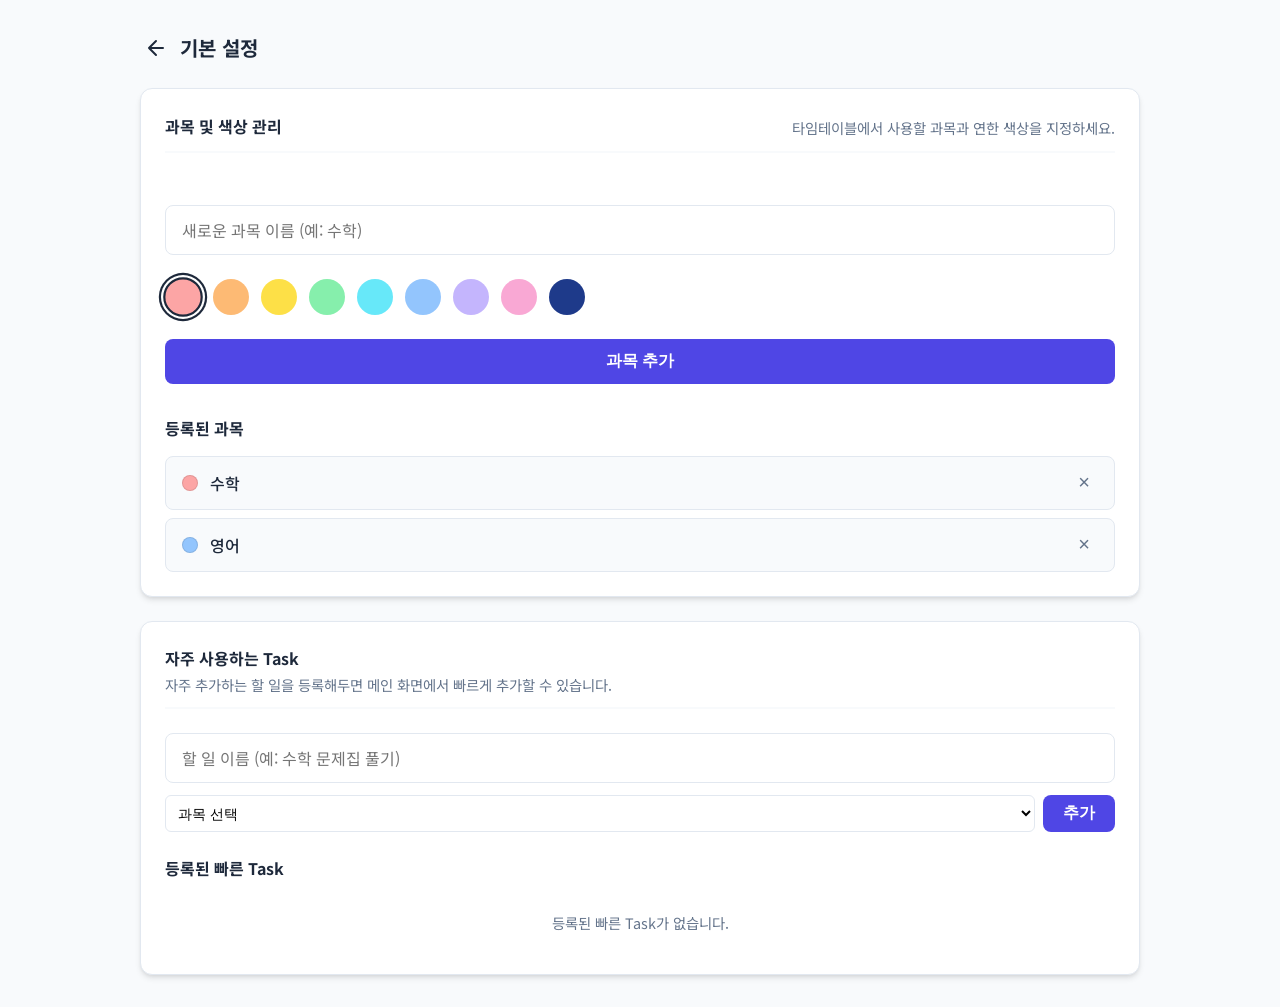
==== settings.html @ 2719457a "Add frequently used tasks (quick tasks) feature - settings.html/js: new section to register/delete q" ====
<!doctype html>
<html lang="ko">
<head>
  <meta charset="UTF-8" />
  <meta name="viewport" content="width=device-width, initial-scale=1.0" />
  <title>기본 설정 - Study Planner</title>
  <link rel="preconnect" href="https://fonts.googleapis.com">
  <link rel="preconnect" href="https://fonts.gstatic.com" crossorigin>
  <link href="https://fonts.googleapis.com/css2?family=Noto+Sans+KR:wght@300;400;500;700&display=swap" rel="stylesheet">
  <link href='/style.css' rel='stylesheet'>
</head>
<body>
  <div class="app-wrapper">
    <header class="app-header">
      <div class="header-left">
        <button class="icon-btn" onclick="window.location.href='index.html'">
          <svg width="24" height="24" viewBox="0 0 24 24" fill="none" stroke="currentColor" stroke-width="2" stroke-linecap="round" stroke-linejoin="round"><path d="M19 12H5M12 19l-7-7 7-7"/></svg>
        </button>
        <span class="header-title">기본 설정</span>
      </div>
    </header>

    <main class="settings-main card">
      <div class="section-header">
        <h3>과목 및 색상 관리</h3>
        <p class="section-desc">타임테이블에서 사용할 과목과 연한 색상을 지정하세요.</p>
      </div>

      <div class="subject-form">
        <input type="text" id="subject-name" placeholder="새로운 과목 이름 (예: 수학)" class="form-input">
        
        <div class="color-palette" id="color-palette">
          <!-- 연한 색상(파스텔톤) 및 추가 색상 팔레트 생성 -->
          <button class="palette-btn selected" style="background-color: #fca5a5;" data-color="#fca5a5"></button>
          <button class="palette-btn" style="background-color: #fdba74;" data-color="#fdba74"></button>
          <button class="palette-btn" style="background-color: #fde047;" data-color="#fde047"></button>
          <button class="palette-btn" style="background-color: #86efac;" data-color="#86efac"></button>
          <button class="palette-btn" style="background-color: #67e8f9;" data-color="#67e8f9"></button>
          <button class="palette-btn" style="background-color: #93c5fd;" data-color="#93c5fd"></button>
          <button class="palette-btn" style="background-color: #c4b5fd;" data-color="#c4b5fd"></button>
          <button class="palette-btn" style="background-color: #f9a8d4;" data-color="#f9a8d4"></button>
          <button class="palette-btn" style="background-color: #1e3a8a;" data-color="#1e3a8a" title="네이비"></button>
        </div>

        <button id="add-subject-btn" class="primary-btn">과목 추가</button>
      </div>

      <div class="subject-list-container">
        <h4>등록된 과목</h4>
        <ul id="subject-list" class="subject-list">
          <!-- JS로 동적 렌더링 -->
        </ul>
      </div>
    </main>

    <section class="card">
      <div class="section-header" style="margin-bottom: 1.5rem;">
        <div>
          <h3>자주 사용하는 Task</h3>
          <p class="section-desc">자주 추가하는 할 일을 등록해두면 메인 화면에서 빠르게 추가할 수 있습니다.</p>
        </div>
      </div>

      <div class="quick-task-form">
        <input type="text" id="quick-task-title" placeholder="할 일 이름 (예: 수학 문제집 풀기)" class="form-input">
        <div class="quick-task-form-row">
          <select id="quick-task-subject" class="task-select">
            <option value="" disabled selected>과목 선택</option>
          </select>
          <button id="add-quick-task-btn" class="primary-btn" style="padding: 0.5rem 1.25rem; white-space: nowrap;">추가</button>
        </div>
      </div>

      <div class="subject-list-container" style="margin-top: 1.5rem;">
        <h4>등록된 빠른 Task</h4>
        <ul id="quick-task-list" class="subject-list"></ul>
      </div>
    </section>
  </div>
  <script type="module" src="/settings.js"></script>
</body>
</html>
---- style.css ----
:root {
  --bg-app: #f8fafc;
  --card-bg: #ffffff;
  --primary: #4f46e5;
  --primary-soft: #eef2ff;
  --accent: #ec4899;
  --text-main: #1e293b;
  --text-muted: #64748b;
  --border-color: #e2e8f0;
  --shadow: 0 4px 6px -1px rgb(0 0 0 / 0.1), 0 2px 4px -2px rgb(0 0 0 / 0.1);
  --radius: 12px;
}

* {
  box-sizing: border-box;
  margin: 0;
  padding: 0;
}

body {
  font-family: 'Noto Sans KR', sans-serif;
  background-color: var(--bg-app);
  color: var(--text-main);
  line-height: 1.5;
  padding: 2rem 1rem;
}

.app-wrapper {
  max-width: 1000px;
  margin: 0 auto;
  display: flex;
  flex-direction: column;
  gap: 1.5rem;
}

/* Common Card Style */
.card {
  background: var(--card-bg);
  border-radius: var(--radius);
  box-shadow: var(--shadow);
  padding: 1.5rem;
  border: 1px solid var(--border-color);
}

.section-label {
  font-size: 0.75rem;
  font-weight: 700;
  color: var(--text-muted);
  margin-bottom: 0.75rem;
  letter-spacing: 0.05em;
}

/* Header */
.app-header {
  display: flex;
  justify-content: space-between;
  align-items: center;
}

.badge {
  background: var(--text-main);
  color: white;
  font-size: 0.7rem;
  font-weight: 700;
  padding: 4px 8px;
  border-radius: 4px;
  margin-right: 0.75rem;
}

.badge-accent {
  background: var(--accent);
}

.header-date, .header-dday {
  font-weight: 700;
  font-size: 1.25rem;
}

/* Goal Section */
.goal-content input {
  width: 100%;
  border: none;
  font-size: 1.1rem;
  font-weight: 500;
  color: var(--primary);
  background: var(--primary-soft);
  padding: 0.75rem 1rem;
  border-radius: 8px;
  outline: none;
}

/* Main Content Layout */
.main-layout {
  display: grid;
  grid-template-columns: 1fr 340px;
  gap: 1.5rem;
}

.section-header {
  display: flex;
  justify-content: space-between;
  align-items: center;
  margin-bottom: 1.25rem;
  padding-bottom: 0.75rem;
  border-bottom: 2px solid var(--bg-app);
}

.section-header h3 {
  font-size: 1rem;
  font-weight: 700;
  color: var(--text-main);
}

/* Task List */
.task-form {
  display: flex;
  flex-direction: column;
  gap: 0.5rem;
  margin-bottom: 1rem;
  padding-bottom: 1rem;
  border-bottom: 1px dashed var(--border-color);
}

.task-form-row {
  display: flex;
  gap: 0.5rem;
}

.task-input-field {
  width: 100%;
  padding: 0.5rem;
  border: 1px solid var(--border-color);
  border-radius: 6px;
  font-size: 0.9rem;
  outline: none;
}

.task-input-field:focus {
  border-color: var(--primary);
}

.task-select {
  flex: 1;
  padding: 0.5rem;
  border: 1px solid var(--border-color);
  border-radius: 6px;
  font-size: 0.9rem;
  background-color: white;
  outline: none;
}

.add-btn {
  padding: 0.5rem 1rem;
}

.task-items {
  display: flex;
  flex-direction: column;
  gap: 0.5rem;
  max-height: 400px;
  overflow-y: auto;
}

.task-item {
  display: flex;
  align-items: center;
  gap: 0.75rem;
  padding: 0.5rem;
  border-radius: 6px;
  background-color: var(--bg-app);
  border-left: 4px solid transparent;
}

.task-checkbox {
  width: 18px;
  height: 18px;
  cursor: pointer;
}

.task-title-text {
  flex: 1;
  font-size: 0.95rem;
  word-break: break-all;
}

.task-item.completed .task-title-text {
  text-decoration: line-through;
  color: var(--text-muted);
}

.task-subject-badge {
  font-size: 0.7rem;
  padding: 2px 6px;
  border-radius: 4px;
  font-weight: 500;
  color: #fff;
}

.task-delete-btn {
  background: transparent;
  border: none;
  color: var(--text-muted);
  cursor: pointer;
  font-size: 1.1rem;
}

.task-delete-btn:hover {
  color: #ef4444;
}

/* Time Table */
.timeline-box {
  border: 1px solid var(--border-color);
  border-radius: 8px;
  overflow: hidden;
}

.timeline-header {
  display: grid;
  grid-template-columns: 40px repeat(5, 1fr);
  font-size: 0.65rem;
  font-weight: 700;
  text-align: center;
  background: var(--bg-app);
  border-bottom: 1px solid var(--border-color);
  padding: 6px 0;
  color: var(--text-muted);
}

.hour-row {
  display: grid;
  grid-template-columns: 40px 1fr;
  height: 28px;
  border-bottom: 1px solid var(--border-color);
}

.hour-label {
  font-size: 0.75rem;
  font-weight: 700;
  display: flex;
  align-items: center;
  justify-content: center;
  background: var(--bg-app);
  border-right: 1px solid var(--border-color);
}

.minutes-blocks {
  display: grid;
  grid-template-columns: repeat(6, 1fr);
}

.min-block {
  border-right: 1px solid var(--bg-app);
  cursor: pointer;
  transition: background 0.2s;
}

.min-block:hover {
  background-color: var(--primary-soft);
}

.min-block.filled {
  background-color: var(--primary);
}

/* Footer Section */
.app-footer {
  display: grid;
  grid-template-columns: 1fr 2fr;
  gap: 1.5rem;
}

.time-display {
  font-size: 2.5rem;
  font-weight: 800;
  color: var(--text-main);
  text-align: center;
}

.reflection textarea {
  width: 100%;
  min-height: 120px;
  border: 1px solid var(--border-color);
  border-radius: 8px;
  padding: 1rem;
  font-family: inherit;
  font-size: 0.95rem;
  resize: vertical;
  outline: none;
}

.reflection textarea:focus {
  border-color: var(--primary);
}

@media (max-width: 768px) {
  .main-layout, .app-footer {
    grid-template-columns: 1fr;
  }
}

/* Settings Page Styles */
.header-left {
  display: flex;
  align-items: center;
  gap: 0.5rem;
}

.header-right {
  display: flex;
  align-items: center;
  gap: 1rem;
}

.icon-btn {
  background: transparent;
  border: none;
  cursor: pointer;
  color: var(--text-main);
  display: flex;
  align-items: center;
  justify-content: center;
  padding: 4px;
  border-radius: 50%;
  transition: background 0.2s;
}

.icon-btn:hover {
  background: var(--border-color);
}

.header-title {
  font-weight: 700;
  font-size: 1.25rem;
}

.settings-main {
  display: flex;
  flex-direction: column;
  gap: 2rem;
}

.section-desc {
  font-size: 0.9rem;
  color: var(--text-muted);
  margin-top: 0.25rem;
}

.subject-form {
  display: flex;
  flex-direction: column;
  gap: 1rem;
}

.form-input {
  width: 100%;
  padding: 0.75rem 1rem;
  border: 1px solid var(--border-color);
  border-radius: 8px;
  font-size: 1rem;
  font-family: inherit;
  outline: none;
  transition: border-color 0.2s;
}

.form-input:focus {
  border-color: var(--primary);
}

.color-palette {
  display: flex;
  flex-wrap: wrap;
  gap: 0.75rem;
  padding: 0.5rem 0;
}

.palette-btn {
  width: 36px;
  height: 36px;
  border-radius: 50%;
  border: 2px solid transparent;
  cursor: pointer;
  transition: transform 0.2s, border-color 0.2s;
}

.palette-btn:hover {
  transform: scale(1.1);
}

.palette-btn.selected {
  border-color: var(--text-main);
  transform: scale(1.1);
  box-shadow: 0 0 0 2px var(--card-bg), 0 0 0 4px var(--text-main);
}

.primary-btn {
  background: var(--primary);
  color: white;
  border: none;
  padding: 0.75rem 1rem;
  border-radius: 8px;
  font-weight: 700;
  font-size: 1rem;
  cursor: pointer;
  transition: background 0.2s;
}

.primary-btn:hover {
  background: #4338ca;
}

.subject-list-container h4 {
  font-size: 1rem;
  color: var(--text-main);
  margin-bottom: 1rem;
}

.subject-list {
  list-style: none;
  display: flex;
  flex-direction: column;
  gap: 0.5rem;
}

.subject-item {
  display: flex;
  justify-content: space-between;
  align-items: center;
  padding: 0.75rem 1rem;
  background: var(--bg-app);
  border-radius: 8px;
  border: 1px solid var(--border-color);
}

.subject-info {
  display: flex;
  align-items: center;
  gap: 0.75rem;
}

.subject-color-dot {
  width: 16px;
  height: 16px;
  border-radius: 50%;
  display: inline-block;
  border: 1px solid rgba(0,0,0,0.1);
}

.subject-name {
  font-weight: 500;
}

.delete-btn {
  background: transparent;
  border: none;
  color: var(--text-muted);
  font-size: 1.25rem;
  cursor: pointer;
  width: 28px;
  height: 28px;
  display: flex;
  align-items: center;
  justify-content: center;
  border-radius: 50%;
  transition: background 0.2s, color 0.2s;
}

.delete-btn:hover {
  background: #fee2e2;
  color: #ef4444;
}

.empty-list {
  color: var(--text-muted);
  text-align: center;
  padding: 1rem;
  font-size: 0.9rem;
}

/* Weekly Timetable */
.weekly-main {
  display: flex;
  flex-direction: column;
}
.weekly-timeline-box {
  display: flex;
  flex-direction: column;
  border: 1px solid var(--border-color);
  border-radius: 8px;
  overflow: hidden;
  background: var(--card-bg);
}
.weekly-header-row {
  display: grid;
  grid-template-columns: 40px repeat(7, 1fr);
  text-align: center;
  background: var(--bg-app);
  border-bottom: 1px solid var(--border-color);
  padding: 8px 0;
  font-size: 0.75rem;
  font-weight: 700;
  color: var(--text-muted);
}
.weekly-grid-body {
  display: grid;
  grid-template-columns: 40px repeat(7, 1fr);
}
.weekly-time-col {
  display: flex;
  flex-direction: column;
  background: var(--bg-app);
  border-right: 1px solid var(--border-color);
}
.weekly-hour-label {
  height: 60px;
  display: flex;
  align-items: center;
  justify-content: center;
  font-size: 0.75rem;
  font-weight: 700;
  border-bottom: 1px solid var(--border-color);
}
.weekly-day-col {
  display: flex;
  flex-direction: column;
  border-right: 1px solid var(--border-color);
}
.weekly-day-col:last-child {
  border-right: none;
}
.weekly-hour-cell {
  height: 60px;
  border-bottom: 1px solid var(--border-color);
  display: flex;
  flex-direction: column;
}
.weekly-min-block {
  flex: 1;
  border-bottom: 1px dashed var(--bg-app);
  cursor: pointer;
  transition: background 0.2s;
}
.weekly-min-block:last-child {
  border-bottom: none;
}
.weekly-min-block:hover {
  background-color: var(--primary-soft);
}

/* ================================
   D-Day (Header & Modal)
   ================================ */

.dday-btn {
  background: none;
  border: none;
  cursor: pointer;
  display: flex;
  align-items: center;
  gap: 0.5rem;
  padding: 4px 8px;
  border-radius: 8px;
  transition: background 0.2s;
  color: inherit;
}
.dday-btn:hover {
  background: var(--border-color);
}
.dday-btn .badge {
  margin-right: 0;
}
.dday-label {
  font-size: 0.68rem;
  font-weight: 500;
  color: var(--text-muted);
  max-width: 80px;
  overflow: hidden;
  text-overflow: ellipsis;
  white-space: nowrap;
}

/* D-Day 선택 모드 배너 */
.dday-banner {
  background: var(--primary);
  color: white;
  border-radius: var(--radius);
  padding: 0.85rem 1.25rem;
  display: flex;
  align-items: center;
  gap: 0.6rem;
  font-size: 0.9rem;
  font-weight: 500;
}
.dday-banner strong {
  font-weight: 700;
}
.dday-banner-cancel {
  margin-left: auto;
  background: rgba(255,255,255,0.2);
  border: none;
  color: white;
  font-size: 0.8rem;
  font-weight: 600;
  padding: 4px 12px;
  border-radius: 6px;
  cursor: pointer;
  transition: background 0.2s;
}
.dday-banner-cancel:hover {
  background: rgba(255,255,255,0.35);
}

/* D-Day 선택 모드: 그리드 */
.monthly-grid.dday-mode .monthly-cell:not(.empty) {
  cursor: pointer;
}
.monthly-grid.dday-mode .monthly-cell:not(.empty):hover {
  background: var(--primary-soft);
}
.monthly-grid.dday-mode .cell-note {
  pointer-events: none;
}

/* D-Day 설정된 날짜 셀 */
.monthly-cell.is-dday {
  background: #fdf2f8;
}
.monthly-cell.is-dday .day-num {
  background: var(--accent);
  color: white;
  border-radius: 50%;
}
.dday-cell-badge {
  font-size: 0.6rem;
  font-weight: 700;
  color: var(--accent);
  background: #fce7f3;
  padding: 1px 5px;
  border-radius: 3px;
  white-space: nowrap;
  overflow: hidden;
  text-overflow: ellipsis;
  max-width: 100%;
  align-self: flex-start;
}

/* D-Day 설정 모달 */
.dday-modal-overlay {
  position: fixed;
  inset: 0;
  background: rgba(0, 0, 0, 0.45);
  display: flex;
  align-items: center;
  justify-content: center;
  z-index: 2000;
  animation: fadeIn 0.15s ease;
}
@keyframes fadeIn {
  from { opacity: 0; }
  to   { opacity: 1; }
}
.dday-modal {
  background: white;
  border-radius: var(--radius);
  padding: 2rem;
  width: 340px;
  box-shadow: 0 20px 40px rgba(0,0,0,0.15);
  display: flex;
  flex-direction: column;
  gap: 1rem;
  animation: slideUp 0.2s ease;
}
@keyframes slideUp {
  from { transform: translateY(12px); opacity: 0; }
  to   { transform: translateY(0);    opacity: 1; }
}
.dday-modal-header {
  font-size: 1rem;
  font-weight: 700;
  color: var(--text-main);
}
.dday-modal-date {
  font-size: 1.3rem;
  font-weight: 700;
  color: var(--primary);
}
.dday-modal-input {
  width: 100%;
  padding: 0.65rem 0.9rem;
  border: 1.5px solid var(--border-color);
  border-radius: 8px;
  font-size: 0.95rem;
  font-family: inherit;
  outline: none;
  transition: border-color 0.2s;
}
.dday-modal-input:focus {
  border-color: var(--primary);
}
.dday-modal-btns {
  display: flex;
  gap: 0.5rem;
  justify-content: flex-end;
}
.dday-modal-cancel-btn {
  background: var(--bg-app);
  border: 1px solid var(--border-color);
  color: var(--text-muted);
  padding: 0.5rem 1.1rem;
  border-radius: 8px;
  font-size: 0.9rem;
  font-weight: 600;
  cursor: pointer;
  transition: background 0.2s;
}
.dday-modal-cancel-btn:hover {
  background: var(--border-color);
}
.dday-modal-confirm-btn {
  background: var(--primary);
  border: none;
  color: white;
  padding: 0.5rem 1.25rem;
  border-radius: 8px;
  font-size: 0.9rem;
  font-weight: 700;
  cursor: pointer;
  transition: background 0.2s;
}
.dday-modal-confirm-btn:hover {
  background: #4338ca;
}

/* ================================
   Monthly Planner
   ================================ */

.monthly-layout {
  display: grid;
  grid-template-columns: 1fr 220px;
  gap: 1.5rem;
  align-items: start;
}

.monthly-calendar-card {
  padding: 0;
  overflow: hidden;
}

.monthly-day-headers {
  display: grid;
  grid-template-columns: repeat(7, 1fr);
  text-align: center;
  font-size: 0.68rem;
  font-weight: 700;
  letter-spacing: 0.06em;
  color: var(--text-muted);
  padding: 0.75rem 0;
  border-bottom: 1px solid var(--border-color);
  background: var(--bg-app);
}

.day-hdr-sat { color: #3b82f6; }
.day-hdr-sun { color: #ef4444; }

.monthly-grid {
  display: grid;
  grid-template-columns: repeat(7, 1fr);
  border-left: 1px solid var(--border-color);
  border-top: 1px solid var(--border-color);
}

.monthly-cell {
  border-right: 1px solid var(--border-color);
  border-bottom: 1px solid var(--border-color);
  min-height: 100px;
  padding: 6px;
  display: flex;
  flex-direction: column;
  gap: 4px;
  background: var(--card-bg);
}

.monthly-cell.empty {
  background: var(--bg-app);
}

.monthly-cell.cell-sat .day-num { color: #3b82f6; }
.monthly-cell.cell-sun .day-num { color: #ef4444; }

.monthly-cell.today .day-num {
  background: var(--primary);
  color: white;
  border-radius: 50%;
}

.day-num {
  font-size: 0.75rem;
  font-weight: 700;
  color: var(--text-muted);
  width: 22px;
  height: 22px;
  display: flex;
  align-items: center;
  justify-content: center;
  flex-shrink: 0;
}

.cell-note {
  flex: 1;
  border: none;
  outline: none;
  font-size: 0.7rem;
  font-family: inherit;
  color: var(--text-main);
  resize: none;
  background: transparent;
  line-height: 1.5;
  width: 100%;
  overflow: hidden;
}

.cell-note:focus {
  background: var(--primary-soft);
  border-radius: 4px;
}

/* Side Panels */
.monthly-side {
  display: flex;
  flex-direction: column;
  gap: 1rem;
}

.monthly-side-section textarea {
  width: 100%;
  border: none;
  outline: none;
  font-size: 0.83rem;
  font-family: inherit;
  color: var(--text-main);
  resize: none;
  background: transparent;
  line-height: 1.7;
  min-height: 90px;
}

.monthly-side-section textarea:focus {
  color: var(--text-main);
}

@media (max-width: 768px) {
  .monthly-layout {
    grid-template-columns: 1fr;
  }
  .monthly-cell {
    min-height: 70px;
  }
}

/* Color Popup & Dragging */
.color-popup {
  position: fixed;
  background: white;
  border-radius: 8px;
  box-shadow: 0 10px 15px -3px rgba(0,0,0,0.1), 0 4px 6px -2px rgba(0,0,0,0.05);
  padding: 10px;
  display: flex;
  flex-wrap: wrap;
  max-width: 200px;
  gap: 8px;
  z-index: 1000;
  border: 1px solid var(--border-color);
  transform: translate(-50%, 10px);
}
.popup-color-btn {
  width: 32px;
  height: 32px;
  border-radius: 50%;
  border: 2px solid transparent;
  cursor: pointer;
  transition: transform 0.1s;
}
.popup-color-btn:hover {
  transform: scale(1.1);
}
.popup-clear-btn {
  width: 32px;
  height: 32px;
  border-radius: 50%;
  border: 1px solid var(--border-color);
  background: #f1f5f9;
  color: var(--text-muted);
  cursor: pointer;
  display: flex;
  align-items: center;
  justify-content: center;
  font-size: 1.2rem;
}
.dragging-selected {
  outline: 2px dashed var(--text-main) !important;
  outline-offset: -2px;
}

/* Quick Tasks (Settings) */
.quick-task-form {
  display: flex;
  flex-direction: column;
  gap: 0.75rem;
}

.quick-task-form-row {
  display: flex;
  gap: 0.5rem;
}

/* Quick Task Chips (Main page) */
.quick-tasks-row {
  display: flex;
  flex-wrap: wrap;
  gap: 0.4rem;
  padding-bottom: 0.75rem;
  margin-bottom: 0.25rem;
  border-bottom: 1px dashed var(--border-color);
}

.quick-task-chip {
  display: inline-flex;
  align-items: center;
  gap: 0.35rem;
  padding: 0.25rem 0.7rem;
  background: var(--bg-app);
  border: 1px solid var(--border-color);
  border-radius: 20px;
  font-size: 0.82rem;
  font-family: inherit;
  color: var(--text-main);
  cursor: pointer;
  transition: background 0.15s, border-color 0.15s;
}

.quick-task-chip:hover {
  background: var(--primary-soft);
  border-color: var(--primary);
}

.quick-task-chip-dot {
  width: 8px;
  height: 8px;
  border-radius: 50%;
  flex-shrink: 0;
}
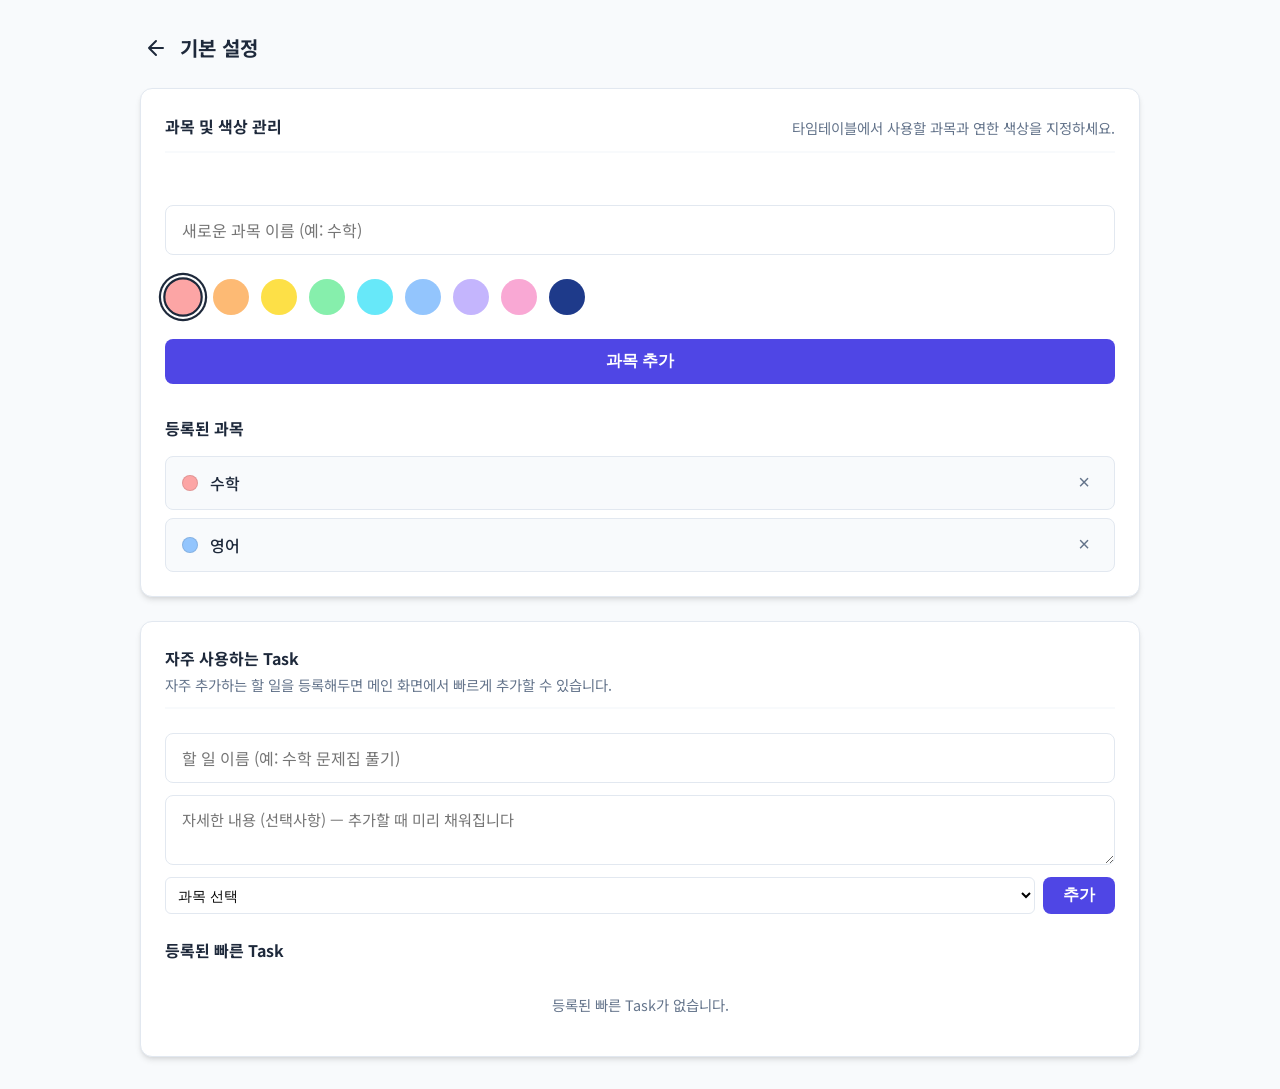
==== commit 58e4acb5: "feat: Quick task favorites with detail field and popup - Add ★ star button to each task to save/remo" ====
--- a/settings.html
+++ b/settings.html
@@ -63,6 +63,7 @@
 
       <div class="quick-task-form">
         <input type="text" id="quick-task-title" placeholder="할 일 이름 (예: 수학 문제집 풀기)" class="form-input">
+        <textarea id="quick-task-detail" placeholder="자세한 내용 (선택사항) — 추가할 때 미리 채워집니다" class="form-input" rows="2" style="resize: vertical; font-family: inherit; font-size: 0.95rem;"></textarea>
         <div class="quick-task-form-row">
           <select id="quick-task-subject" class="task-select">
             <option value="" disabled selected>과목 선택</option>
--- a/style.css
+++ b/style.css
@@ -206,6 +206,256 @@
 
 .task-delete-btn:hover {
   color: #ef4444;
+}
+
+/* Task status buttons (완료/실패) */
+.task-status-btn {
+  width: 22px;
+  height: 22px;
+  border-radius: 50%;
+  border: 1.5px solid var(--border-color);
+  background: transparent;
+  font-size: 0.75rem;
+  font-weight: 700;
+  cursor: pointer;
+  display: flex;
+  align-items: center;
+  justify-content: center;
+  flex-shrink: 0;
+  transition: background 0.15s, border-color 0.15s, color 0.15s;
+  color: var(--text-muted);
+  padding: 0;
+}
+
+.task-done-btn:hover,
+.task-done-btn.active {
+  background: #dcfce7;
+  border-color: #22c55e;
+  color: #16a34a;
+}
+
+.task-fail-btn:hover,
+.task-fail-btn.active {
+  background: #fee2e2;
+  border-color: #ef4444;
+  color: #dc2626;
+}
+
+/* Task item status styles */
+.task-item.status-completed .task-title-text {
+  text-decoration: line-through;
+  color: var(--text-muted);
+}
+
+.task-item.status-failed .task-title-text {
+  text-decoration: line-through;
+  color: #ef4444;
+  opacity: 0.7;
+}
+
+/* Memo section */
+.memo textarea {
+  width: 100%;
+  min-height: 120px;
+  border: 1px solid var(--border-color);
+  border-radius: 8px;
+  padding: 1rem;
+  font-family: inherit;
+  font-size: 0.95rem;
+  resize: vertical;
+  outline: none;
+}
+
+.memo textarea:focus {
+  border-color: var(--primary);
+}
+
+/* Quick task actions */
+.qt-actions {
+  display: flex;
+  align-items: center;
+  gap: 0.25rem;
+  flex-shrink: 0;
+}
+
+/* ─── Task 바디 (제목 + detail) ─────────────── */
+.task-body {
+  flex: 1;
+  display: flex;
+  flex-direction: column;
+  gap: 0.2rem;
+  min-width: 0;
+}
+
+.task-detail-text {
+  font-size: 0.78rem;
+  color: var(--text-muted);
+  white-space: pre-wrap;
+  word-break: break-word;
+  line-height: 1.4;
+}
+
+/* ⭐ 즐겨찾기 버튼 */
+.task-star-btn {
+  background: transparent;
+  border: none;
+  cursor: pointer;
+  font-size: 1rem;
+  color: var(--border-color);
+  padding: 0 2px;
+  transition: color 0.15s, transform 0.15s;
+  flex-shrink: 0;
+}
+
+.task-star-btn:hover {
+  color: #f59e0b;
+  transform: scale(1.2);
+}
+
+.task-star-btn.starred {
+  color: #f59e0b;
+}
+
+/* ─── Quick Task 팝업 ───────────────────────── */
+.qt-popup-overlay {
+  position: fixed;
+  inset: 0;
+  background: rgba(0, 0, 0, 0.45);
+  display: flex;
+  align-items: center;
+  justify-content: center;
+  z-index: 2000;
+  animation: fadeIn 0.15s ease;
+}
+
+.qt-popup {
+  background: white;
+  border-radius: var(--radius);
+  padding: 1.5rem;
+  width: min(360px, 90vw);
+  box-shadow: 0 20px 40px rgba(0,0,0,0.15);
+  display: flex;
+  flex-direction: column;
+  gap: 1rem;
+  animation: slideUp 0.2s ease;
+}
+
+.qt-popup-header {
+  display: flex;
+  align-items: center;
+  gap: 0.6rem;
+}
+
+.qt-popup-chip-dot {
+  width: 12px;
+  height: 12px;
+  border-radius: 50%;
+  flex-shrink: 0;
+}
+
+.qt-popup-name {
+  font-size: 1rem;
+  font-weight: 700;
+  color: var(--text-main);
+  flex: 1;
+}
+
+.qt-popup-subject-label {
+  font-size: 0.75rem;
+  color: var(--text-muted);
+  font-weight: 500;
+}
+
+.qt-popup-detail {
+  width: 100%;
+  border: 1.5px solid var(--border-color);
+  border-radius: 8px;
+  padding: 0.75rem;
+  font-family: inherit;
+  font-size: 0.9rem;
+  resize: vertical;
+  outline: none;
+  transition: border-color 0.2s;
+  color: var(--text-main);
+}
+
+.qt-popup-detail:focus {
+  border-color: var(--primary);
+}
+
+.qt-popup-btns {
+  display: flex;
+  gap: 0.5rem;
+  justify-content: flex-end;
+}
+
+.qt-popup-cancel-btn {
+  background: var(--bg-app);
+  border: 1px solid var(--border-color);
+  color: var(--text-muted);
+  padding: 0.5rem 1.1rem;
+  border-radius: 8px;
+  font-size: 0.9rem;
+  font-weight: 600;
+  cursor: pointer;
+  font-family: inherit;
+  transition: background 0.2s;
+}
+
+.qt-popup-cancel-btn:hover {
+  background: var(--border-color);
+}
+
+/* ─── Settings Quick Task 목록 ──────────────── */
+.qt-list-item {
+  display: flex;
+  justify-content: space-between;
+  align-items: flex-start;
+  padding: 0.75rem 1rem;
+  background: var(--bg-app);
+  border-radius: 8px;
+  border: 1px solid var(--border-color);
+  gap: 0.5rem;
+}
+
+.qt-list-main {
+  display: flex;
+  align-items: flex-start;
+  gap: 0.6rem;
+  flex: 1;
+  min-width: 0;
+}
+
+.qt-list-body {
+  flex: 1;
+  min-width: 0;
+  display: flex;
+  flex-direction: column;
+  gap: 0.25rem;
+}
+
+.qt-list-title-row {
+  display: flex;
+  align-items: center;
+  gap: 0.5rem;
+  flex-wrap: wrap;
+}
+
+.qt-subject-label {
+  font-size: 0.72rem;
+  color: var(--text-muted);
+}
+
+.qt-detail-display {
+  font-size: 0.8rem;
+  color: var(--text-muted);
+  white-space: pre-wrap;
+  word-break: break-word;
+  line-height: 1.4;
+  background: white;
+  padding: 0.35rem 0.5rem;
+  border-radius: 4px;
+  border: 1px solid var(--border-color);
 }
 
 /* Time Table */
@@ -951,3 +1201,215 @@
   flex-shrink: 0;
 }
 
+/* ================================
+   History Page
+   ================================ */
+
+/* Filter Bar */
+.history-filter-bar {
+  display: flex;
+  gap: 0.5rem;
+  flex-wrap: wrap;
+  padding: 0.75rem 1rem;
+}
+
+.history-filter-btn {
+  background: var(--bg-app);
+  border: 1px solid var(--border-color);
+  color: var(--text-muted);
+  padding: 0.35rem 0.9rem;
+  border-radius: 20px;
+  font-size: 0.85rem;
+  font-family: inherit;
+  font-weight: 500;
+  cursor: pointer;
+  transition: background 0.15s, border-color 0.15s, color 0.15s;
+}
+
+.history-filter-btn:hover {
+  background: var(--primary-soft);
+  border-color: var(--primary);
+  color: var(--primary);
+}
+
+.history-filter-btn.active {
+  background: var(--primary);
+  border-color: var(--primary);
+  color: white;
+}
+
+/* History List — mobile: 1 column */
+.history-list {
+  display: grid;
+  grid-template-columns: 1fr;
+  gap: 1rem;
+}
+
+/* Tablet: 2 columns */
+@media (min-width: 768px) {
+  .history-list {
+    grid-template-columns: repeat(2, 1fr);
+  }
+}
+
+/* History Card */
+.history-card {
+  display: flex;
+  flex-direction: column;
+  gap: 1rem;
+}
+
+.history-card-header {
+  display: flex;
+  justify-content: space-between;
+  align-items: flex-start;
+}
+
+.history-card-date {
+  font-size: clamp(0.9rem, 2.5vw, 1rem);
+  font-weight: 700;
+  color: var(--text-main);
+}
+
+.history-card-ago {
+  font-size: 0.75rem;
+  color: var(--text-muted);
+  margin-top: 0.2rem;
+}
+
+.history-task-stat {
+  text-align: right;
+  flex-shrink: 0;
+}
+
+.history-stat-num {
+  font-size: 1.4rem;
+  font-weight: 800;
+  color: var(--primary);
+  line-height: 1;
+}
+
+.history-stat-total {
+  font-size: 0.9rem;
+  font-weight: 500;
+  color: var(--text-muted);
+}
+
+.history-stat-label {
+  display: block;
+  font-size: 0.7rem;
+  color: var(--text-muted);
+  font-weight: 500;
+  margin-top: 0.15rem;
+}
+
+/* Section */
+.history-section {
+  display: flex;
+  flex-direction: column;
+  gap: 0.4rem;
+}
+
+.history-section-label {
+  font-size: 0.7rem;
+  font-weight: 700;
+  color: var(--text-muted);
+  letter-spacing: 0.06em;
+}
+
+.history-goal-text {
+  font-size: 0.95rem;
+  font-weight: 500;
+  color: var(--primary);
+  background: var(--primary-soft);
+  padding: 0.5rem 0.75rem;
+  border-radius: 6px;
+}
+
+/* Progress Bar */
+.history-progress-bar {
+  height: 6px;
+  background: var(--border-color);
+  border-radius: 3px;
+  overflow: hidden;
+  margin-bottom: 0.5rem;
+}
+
+.history-progress-fill {
+  height: 100%;
+  background: var(--primary);
+  border-radius: 3px;
+  transition: width 0.4s ease;
+}
+
+/* Task Items */
+.history-task-list {
+  display: flex;
+  flex-direction: column;
+  gap: 0.35rem;
+  max-height: 180px;
+  overflow-y: auto;
+}
+
+.history-task-item {
+  display: flex;
+  align-items: center;
+  gap: 0.5rem;
+  font-size: 0.88rem;
+}
+
+.history-task-item.completed .history-task-title {
+  text-decoration: line-through;
+  color: var(--text-muted);
+}
+
+.history-task-dot {
+  width: 8px;
+  height: 8px;
+  border-radius: 50%;
+  flex-shrink: 0;
+}
+
+.history-task-title {
+  flex: 1;
+  word-break: break-all;
+}
+
+.history-task-badge {
+  font-size: 0.65rem;
+  padding: 1px 5px;
+  border-radius: 3px;
+  color: #fff;
+  font-weight: 500;
+  white-space: nowrap;
+}
+
+.history-task-empty {
+  font-size: 0.85rem;
+  color: var(--text-muted);
+}
+
+/* Reflection */
+.history-reflection-text {
+  font-size: 0.9rem;
+  color: var(--text-main);
+  line-height: 1.6;
+  white-space: pre-wrap;
+  background: var(--bg-app);
+  padding: 0.6rem 0.8rem;
+  border-radius: 6px;
+  border-left: 3px solid var(--border-color);
+}
+
+/* Empty state */
+.history-empty {
+  display: flex;
+  flex-direction: column;
+  align-items: center;
+  justify-content: center;
+  padding: 3rem 1rem;
+  color: var(--text-muted);
+  text-align: center;
+  font-size: 0.95rem;
+}
+
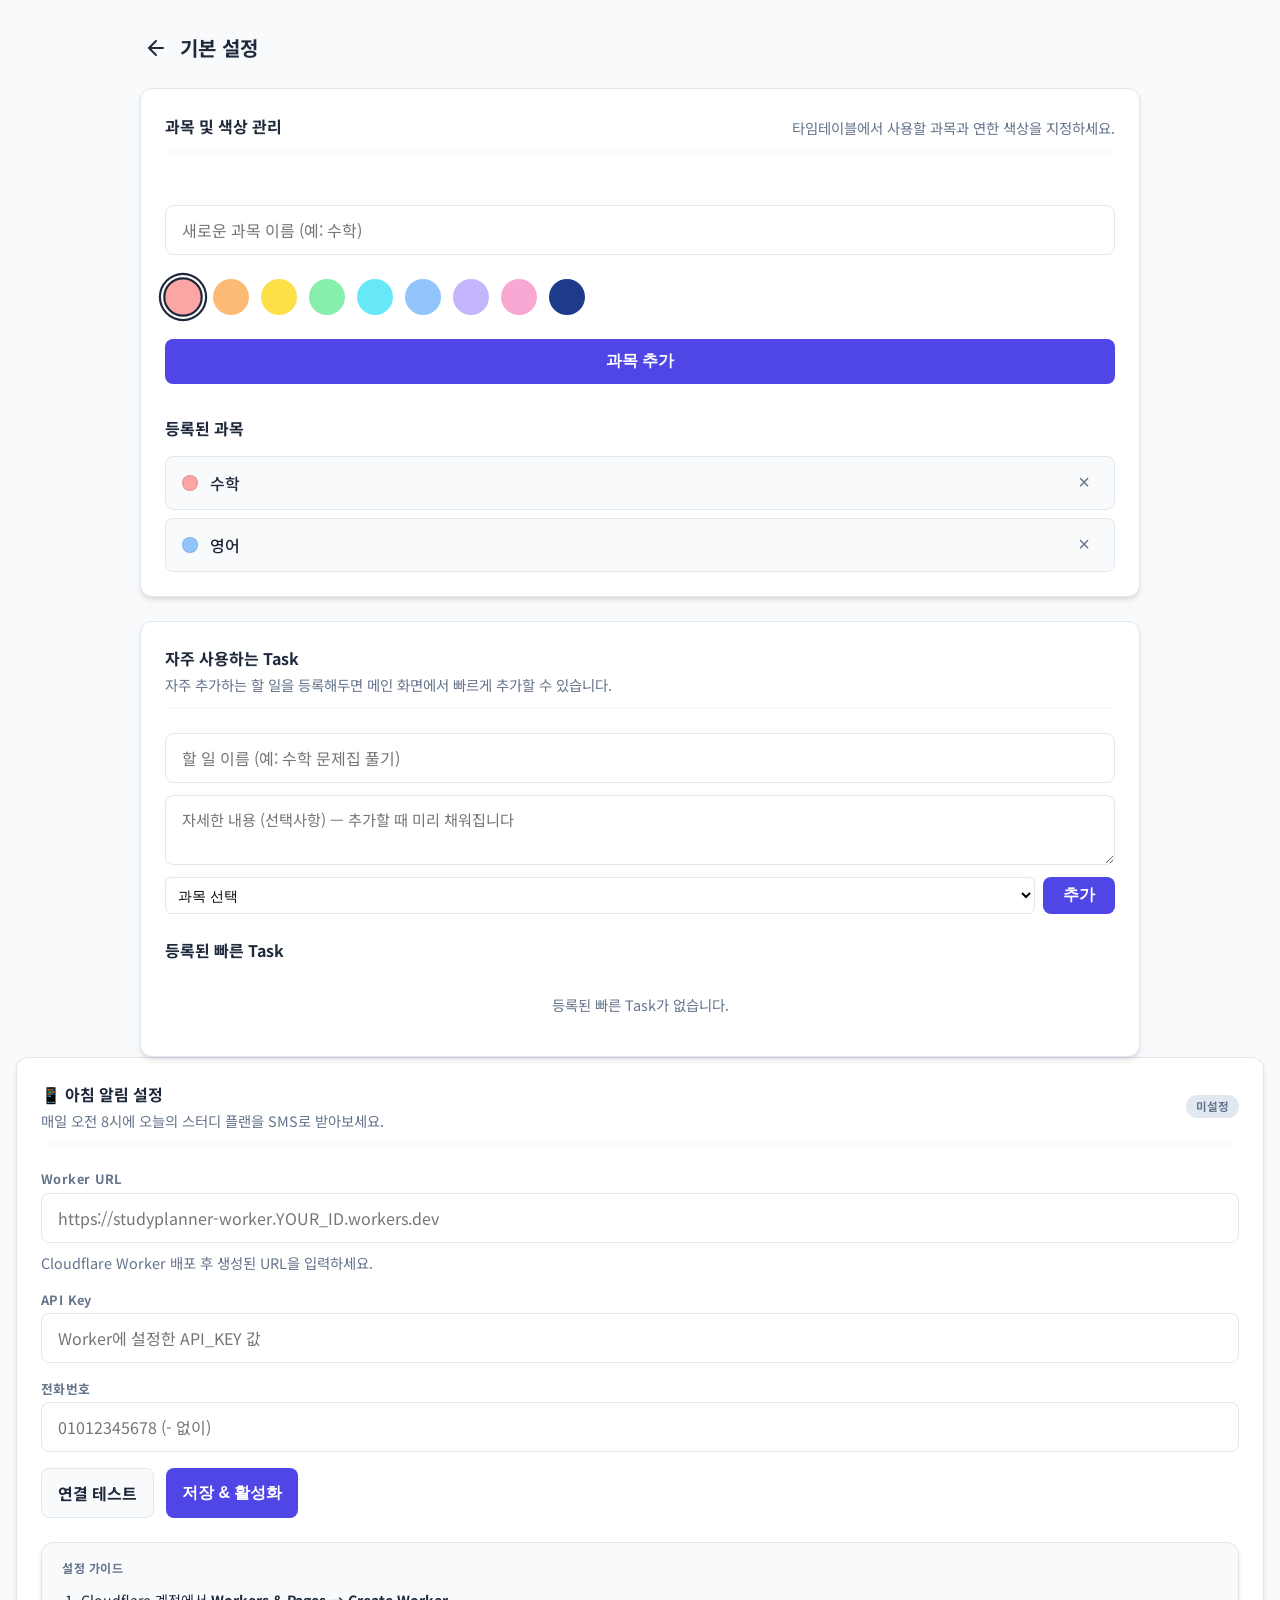
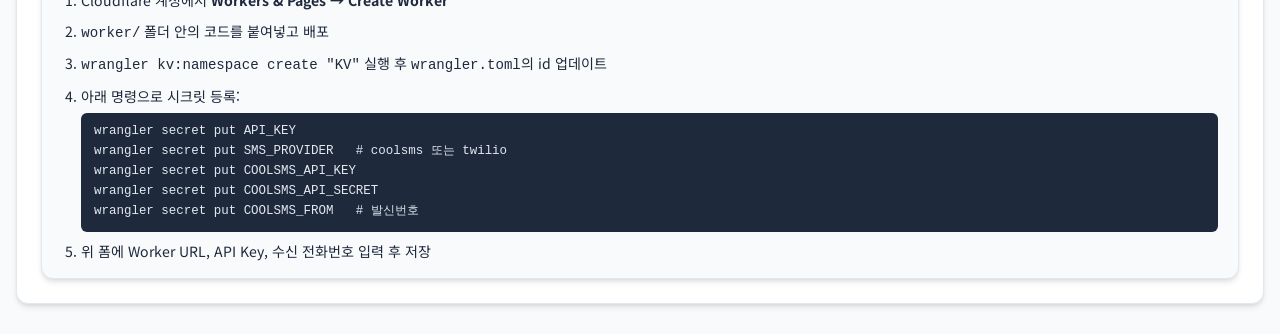
==== commit 1f39a8bd: "feat: Add daily SMS notification via Cloudflare Worker - worker/src/index.js: Cloudflare Worker with" ====
--- a/settings.html
+++ b/settings.html
@@ -78,6 +78,55 @@
       </div>
     </section>
   </div>
+    <!-- 알림 설정 -->
+    <section class="card" id="notification-section">
+      <div class="section-header" style="margin-bottom: 1.5rem;">
+        <div>
+          <h3>📱 아침 알림 설정</h3>
+          <p class="section-desc">매일 오전 8시에 오늘의 스터디 플랜을 SMS로 받아보세요.</p>
+        </div>
+        <span class="notif-status-badge" id="notif-status-badge">미설정</span>
+      </div>
+
+      <div class="notif-form">
+        <div class="notif-field">
+          <label class="notif-label">Worker URL</label>
+          <input type="url" id="notif-worker-url" class="form-input" placeholder="https://studyplanner-worker.YOUR_ID.workers.dev">
+          <p class="section-desc" style="margin-top: 0.35rem;">Cloudflare Worker 배포 후 생성된 URL을 입력하세요.</p>
+        </div>
+        <div class="notif-field">
+          <label class="notif-label">API Key</label>
+          <input type="password" id="notif-api-key" class="form-input" placeholder="Worker에 설정한 API_KEY 값">
+        </div>
+        <div class="notif-field">
+          <label class="notif-label">전화번호</label>
+          <input type="tel" id="notif-phone" class="form-input" placeholder="01012345678 (- 없이)">
+        </div>
+        <div class="notif-btn-row">
+          <button id="notif-test-btn" class="notif-secondary-btn">연결 테스트</button>
+          <button id="notif-save-btn" class="primary-btn">저장 &amp; 활성화</button>
+        </div>
+        <p id="notif-msg" class="notif-msg" style="display:none;"></p>
+      </div>
+
+      <div class="notif-guide card" style="margin-top: 1.5rem; background: var(--bg-app);">
+        <div class="section-label">설정 가이드</div>
+        <ol class="notif-guide-list">
+          <li>Cloudflare 계정에서 <strong>Workers & Pages → Create Worker</strong></li>
+          <li><code>worker/</code> 폴더 안의 코드를 붙여넣고 배포</li>
+          <li><code>wrangler kv:namespace create "KV"</code> 실행 후 <code>wrangler.toml</code>의 id 업데이트</li>
+          <li>아래 명령으로 시크릿 등록:
+            <pre class="notif-code">wrangler secret put API_KEY
+wrangler secret put SMS_PROVIDER   # coolsms 또는 twilio
+wrangler secret put COOLSMS_API_KEY
+wrangler secret put COOLSMS_API_SECRET
+wrangler secret put COOLSMS_FROM   # 발신번호</pre>
+          </li>
+          <li>위 폼에 Worker URL, API Key, 수신 전화번호 입력 후 저장</li>
+        </ol>
+      </div>
+    </section>
+  </div>
   <script type="module" src="/settings.js"></script>
 </body>
 </html>
--- a/style.css
+++ b/style.css
@@ -295,27 +295,6 @@
   line-height: 1.4;
 }
 
-/* ⭐ 즐겨찾기 버튼 */
-.task-star-btn {
-  background: transparent;
-  border: none;
-  cursor: pointer;
-  font-size: 1rem;
-  color: var(--border-color);
-  padding: 0 2px;
-  transition: color 0.15s, transform 0.15s;
-  flex-shrink: 0;
-}
-
-.task-star-btn:hover {
-  color: #f59e0b;
-  transform: scale(1.2);
-}
-
-.task-star-btn.starred {
-  color: #f59e0b;
-}
-
 /* ─── Quick Task 팝업 ───────────────────────── */
 .qt-popup-overlay {
   position: fixed;
@@ -1202,6 +1181,109 @@
 }
 
 /* ================================
+   Notification Settings
+   ================================ */
+
+.notif-status-badge {
+  font-size: 0.72rem;
+  font-weight: 700;
+  padding: 3px 10px;
+  border-radius: 20px;
+  background: var(--border-color);
+  color: var(--text-muted);
+}
+
+.notif-status-badge.active {
+  background: #dcfce7;
+  color: #16a34a;
+}
+
+.notif-form {
+  display: flex;
+  flex-direction: column;
+  gap: 1rem;
+}
+
+.notif-field {
+  display: flex;
+  flex-direction: column;
+  gap: 0.25rem;
+}
+
+.notif-label {
+  font-size: 0.8rem;
+  font-weight: 700;
+  color: var(--text-muted);
+  letter-spacing: 0.03em;
+}
+
+.notif-btn-row {
+  display: flex;
+  gap: 0.75rem;
+  flex-wrap: wrap;
+}
+
+.notif-secondary-btn {
+  background: var(--bg-app);
+  border: 1px solid var(--border-color);
+  color: var(--text-main);
+  padding: 0.75rem 1rem;
+  border-radius: 8px;
+  font-weight: 700;
+  font-size: 1rem;
+  cursor: pointer;
+  font-family: inherit;
+  transition: background 0.2s;
+}
+
+.notif-secondary-btn:hover {
+  background: var(--border-color);
+}
+
+.notif-msg {
+  font-size: 0.88rem;
+  padding: 0.6rem 0.9rem;
+  border-radius: 6px;
+  font-weight: 500;
+}
+
+.notif-msg.success {
+  background: #dcfce7;
+  color: #15803d;
+}
+
+.notif-msg.error {
+  background: #fee2e2;
+  color: #dc2626;
+}
+
+.notif-guide {
+  padding: 1rem 1.25rem;
+}
+
+.notif-guide-list {
+  padding-left: 1.2rem;
+  display: flex;
+  flex-direction: column;
+  gap: 0.5rem;
+  font-size: 0.88rem;
+  color: var(--text-main);
+  line-height: 1.6;
+}
+
+.notif-code {
+  background: var(--text-main);
+  color: #e2e8f0;
+  padding: 0.6rem 0.8rem;
+  border-radius: 6px;
+  font-size: 0.78rem;
+  margin-top: 0.35rem;
+  overflow-x: auto;
+  white-space: pre;
+  font-family: 'Courier New', monospace;
+}
+
+/* ================================
    History Page
    ================================ */
 
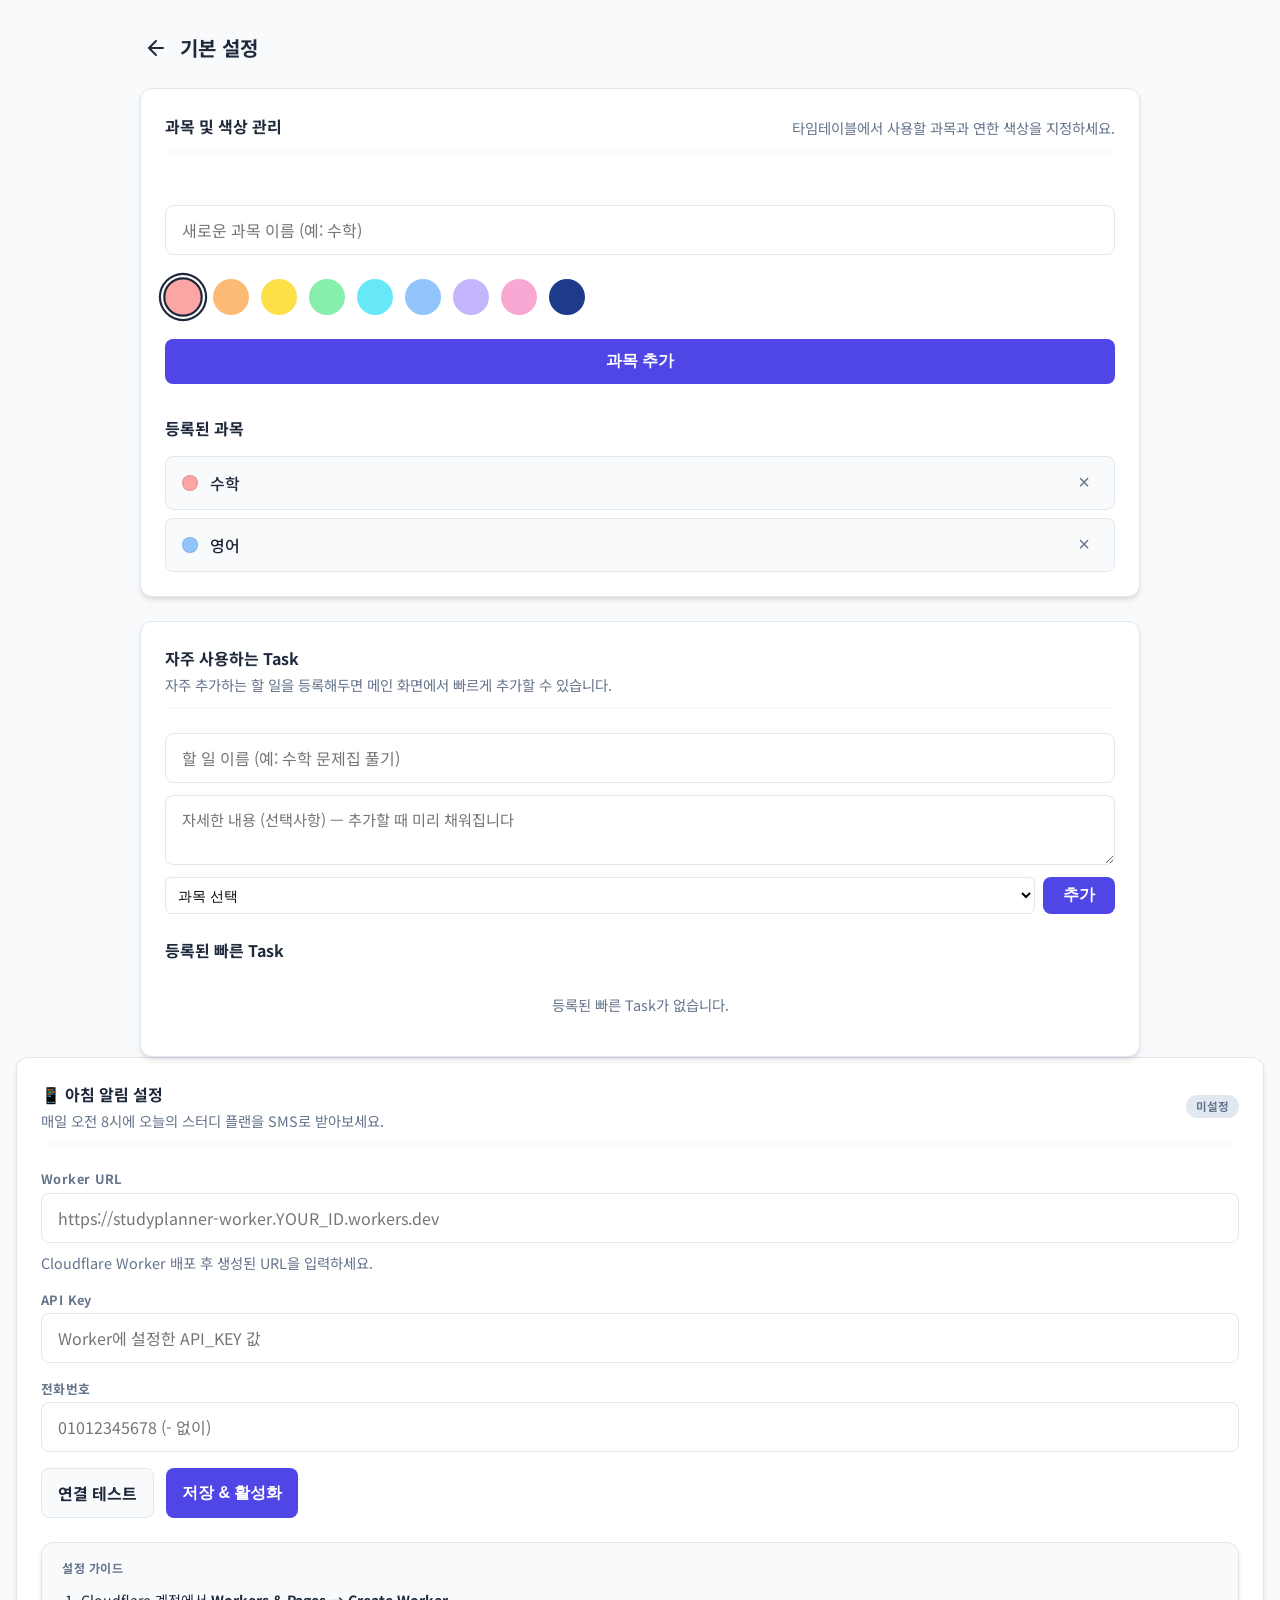
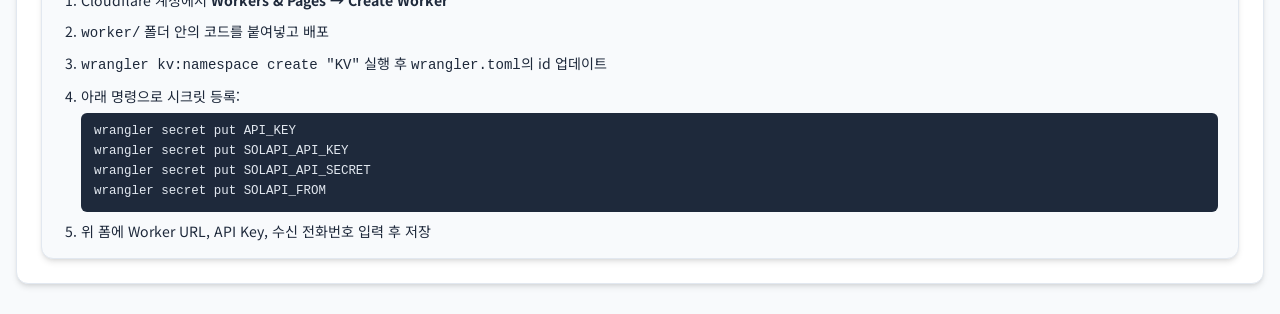
==== commit 36be46a8: "feat: Switch SMS provider to Solapi (console.solapi.com) - Update API endpoint to api.solapi.com/mes" ====
--- a/settings.html
+++ b/settings.html
@@ -117,10 +117,9 @@
           <li><code>wrangler kv:namespace create "KV"</code> 실행 후 <code>wrangler.toml</code>의 id 업데이트</li>
           <li>아래 명령으로 시크릿 등록:
             <pre class="notif-code">wrangler secret put API_KEY
-wrangler secret put SMS_PROVIDER   # coolsms 또는 twilio
-wrangler secret put COOLSMS_API_KEY
-wrangler secret put COOLSMS_API_SECRET
-wrangler secret put COOLSMS_FROM   # 발신번호</pre>
+wrangler secret put SOLAPI_API_KEY
+wrangler secret put SOLAPI_API_SECRET
+wrangler secret put SOLAPI_FROM</pre>
           </li>
           <li>위 폼에 Worker URL, API Key, 수신 전화번호 입력 후 저장</li>
         </ol>
--- a/style.css
+++ b/style.css
@@ -76,17 +76,74 @@
   font-size: 1.25rem;
 }
 
-/* Goal Section */
-.goal-content input {
+/* Daily Plan Section */
+.daily-plan-grid {
+  display: grid;
+  grid-template-columns: 1fr 1fr;
+  gap: 0.75rem;
+}
+
+.daily-plan-row-full {
+  grid-column: 1 / -1;
+}
+
+.daily-plan-row {
+  display: flex;
+  flex-direction: column;
+  gap: 0.35rem;
+}
+
+.daily-plan-label {
+  font-size: 0.75rem;
+  font-weight: 700;
+  color: var(--text-muted);
+  letter-spacing: 0.03em;
+}
+
+.daily-plan-time-input {
+  padding: 0.55rem 0.75rem;
+  border: 1px solid var(--border-color);
+  border-radius: 8px;
+  font-size: 1rem;
+  font-family: inherit;
+  font-weight: 600;
+  color: var(--primary);
+  outline: none;
+  background: var(--primary-soft);
+  cursor: pointer;
+  transition: border-color 0.2s;
+}
+
+.daily-plan-time-input:focus {
+  border-color: var(--primary);
+}
+
+.daily-plan-note {
   width: 100%;
-  border: none;
-  font-size: 1.1rem;
-  font-weight: 500;
-  color: var(--primary);
-  background: var(--primary-soft);
-  padding: 0.75rem 1rem;
-  border-radius: 8px;
+  border: 1px solid var(--border-color);
+  border-radius: 8px;
+  padding: 0.6rem 0.75rem;
+  font-family: inherit;
+  font-size: 0.92rem;
+  resize: none;
   outline: none;
+  color: var(--text-main);
+  background: var(--bg-app);
+  transition: border-color 0.2s;
+}
+
+.daily-plan-note:focus {
+  border-color: var(--primary);
+  background: white;
+}
+
+@media (max-width: 480px) {
+  .daily-plan-grid {
+    grid-template-columns: 1fr;
+  }
+  .daily-plan-row-full {
+    grid-column: 1;
+  }
 }
 
 /* Main Content Layout */
@@ -1408,6 +1465,41 @@
   border-radius: 6px;
 }
 
+/* History daily plan rows */
+.history-daily-plan {
+  display: flex;
+  flex-direction: column;
+  gap: 0.35rem;
+}
+
+.history-plan-row {
+  display: flex;
+  align-items: center;
+  gap: 0.5rem;
+  font-size: 0.88rem;
+}
+
+.history-plan-row strong {
+  margin-left: auto;
+  font-weight: 700;
+  color: var(--primary);
+}
+
+.history-plan-icon {
+  font-size: 0.9rem;
+}
+
+.history-plan-note {
+  font-size: 0.85rem;
+  color: var(--text-muted);
+  white-space: pre-wrap;
+  padding: 0.35rem 0.5rem;
+  background: white;
+  border-radius: 4px;
+  border: 1px solid var(--border-color);
+  margin-top: 0.15rem;
+}
+
 /* Progress Bar */
 .history-progress-bar {
   height: 6px;
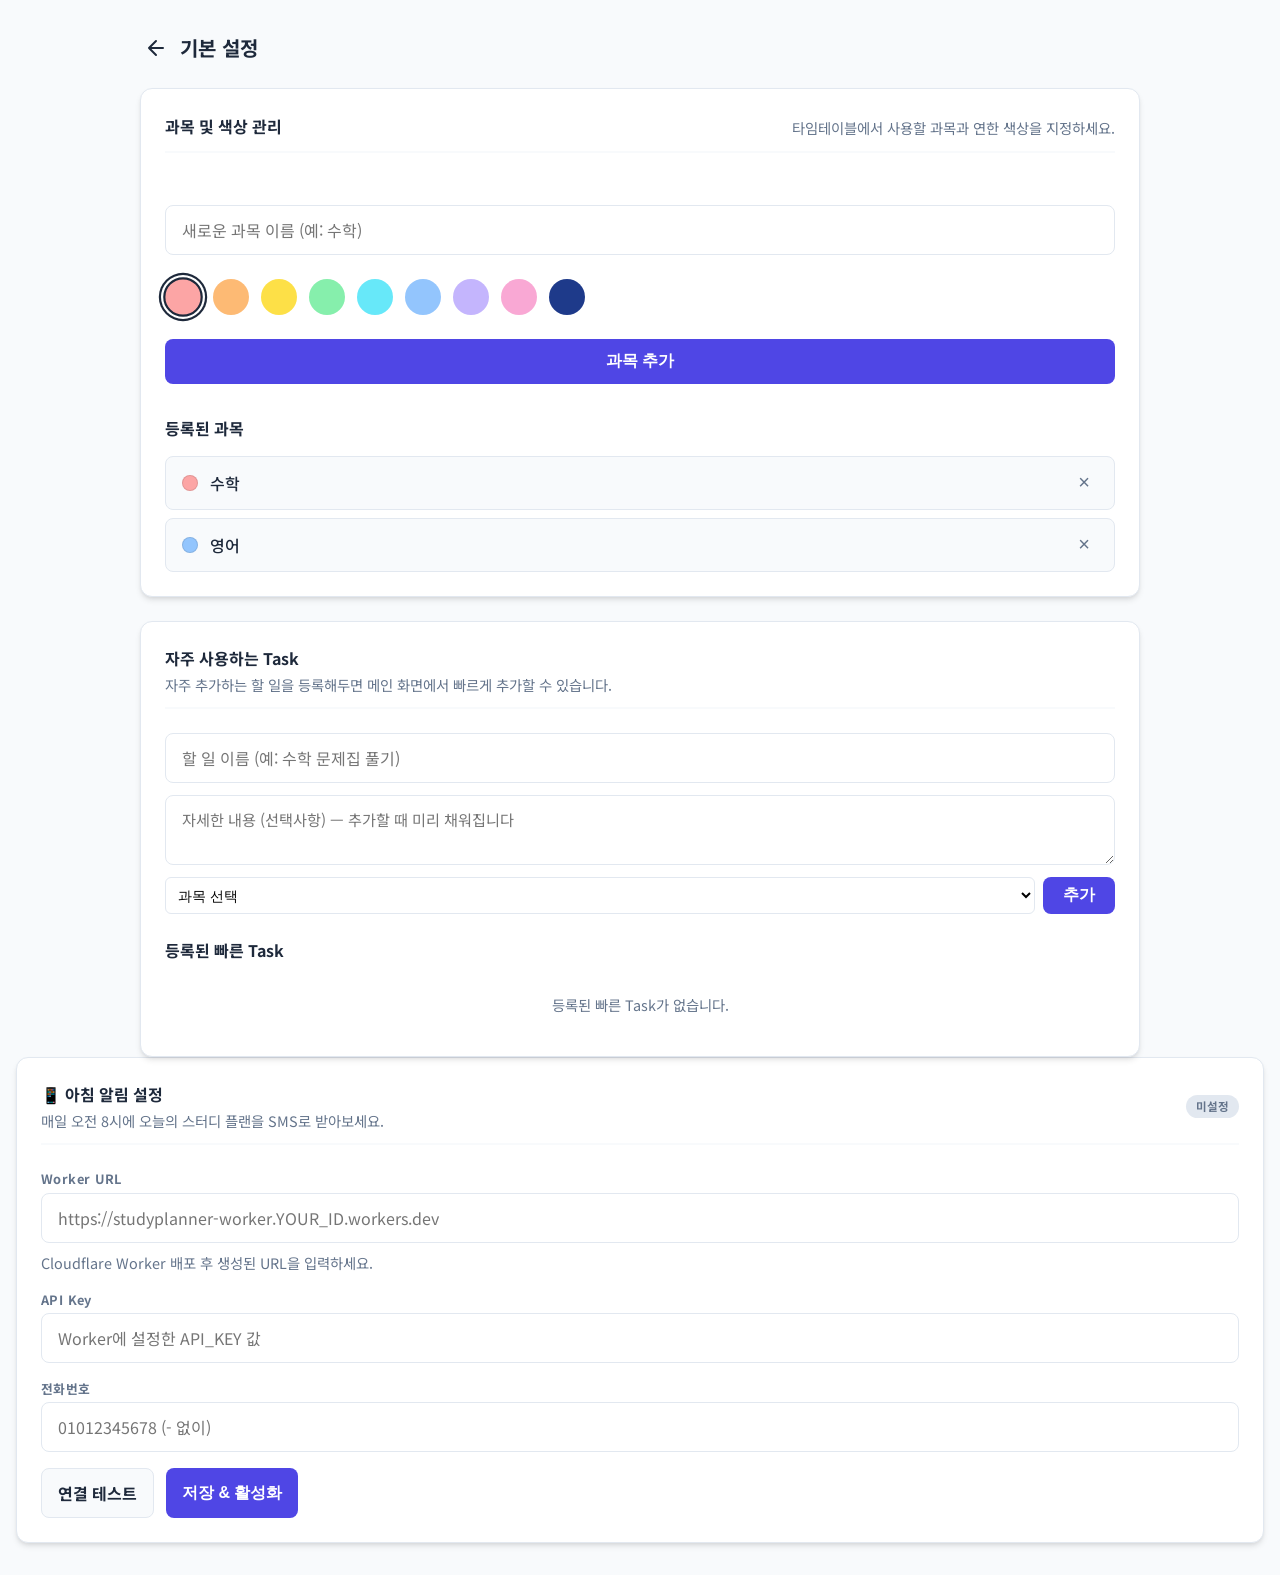
==== commit de38a130: "remove setup guide from notification settings" ====
--- a/settings.html
+++ b/settings.html
@@ -109,21 +109,6 @@
         <p id="notif-msg" class="notif-msg" style="display:none;"></p>
       </div>
 
-      <div class="notif-guide card" style="margin-top: 1.5rem; background: var(--bg-app);">
-        <div class="section-label">설정 가이드</div>
-        <ol class="notif-guide-list">
-          <li>Cloudflare 계정에서 <strong>Workers & Pages → Create Worker</strong></li>
-          <li><code>worker/</code> 폴더 안의 코드를 붙여넣고 배포</li>
-          <li><code>wrangler kv:namespace create "KV"</code> 실행 후 <code>wrangler.toml</code>의 id 업데이트</li>
-          <li>아래 명령으로 시크릿 등록:
-            <pre class="notif-code">wrangler secret put API_KEY
-wrangler secret put SOLAPI_API_KEY
-wrangler secret put SOLAPI_API_SECRET
-wrangler secret put SOLAPI_FROM</pre>
-          </li>
-          <li>위 폼에 Worker URL, API Key, 수신 전화번호 입력 후 저장</li>
-        </ol>
-      </div>
     </section>
   </div>
   <script type="module" src="/settings.js"></script>
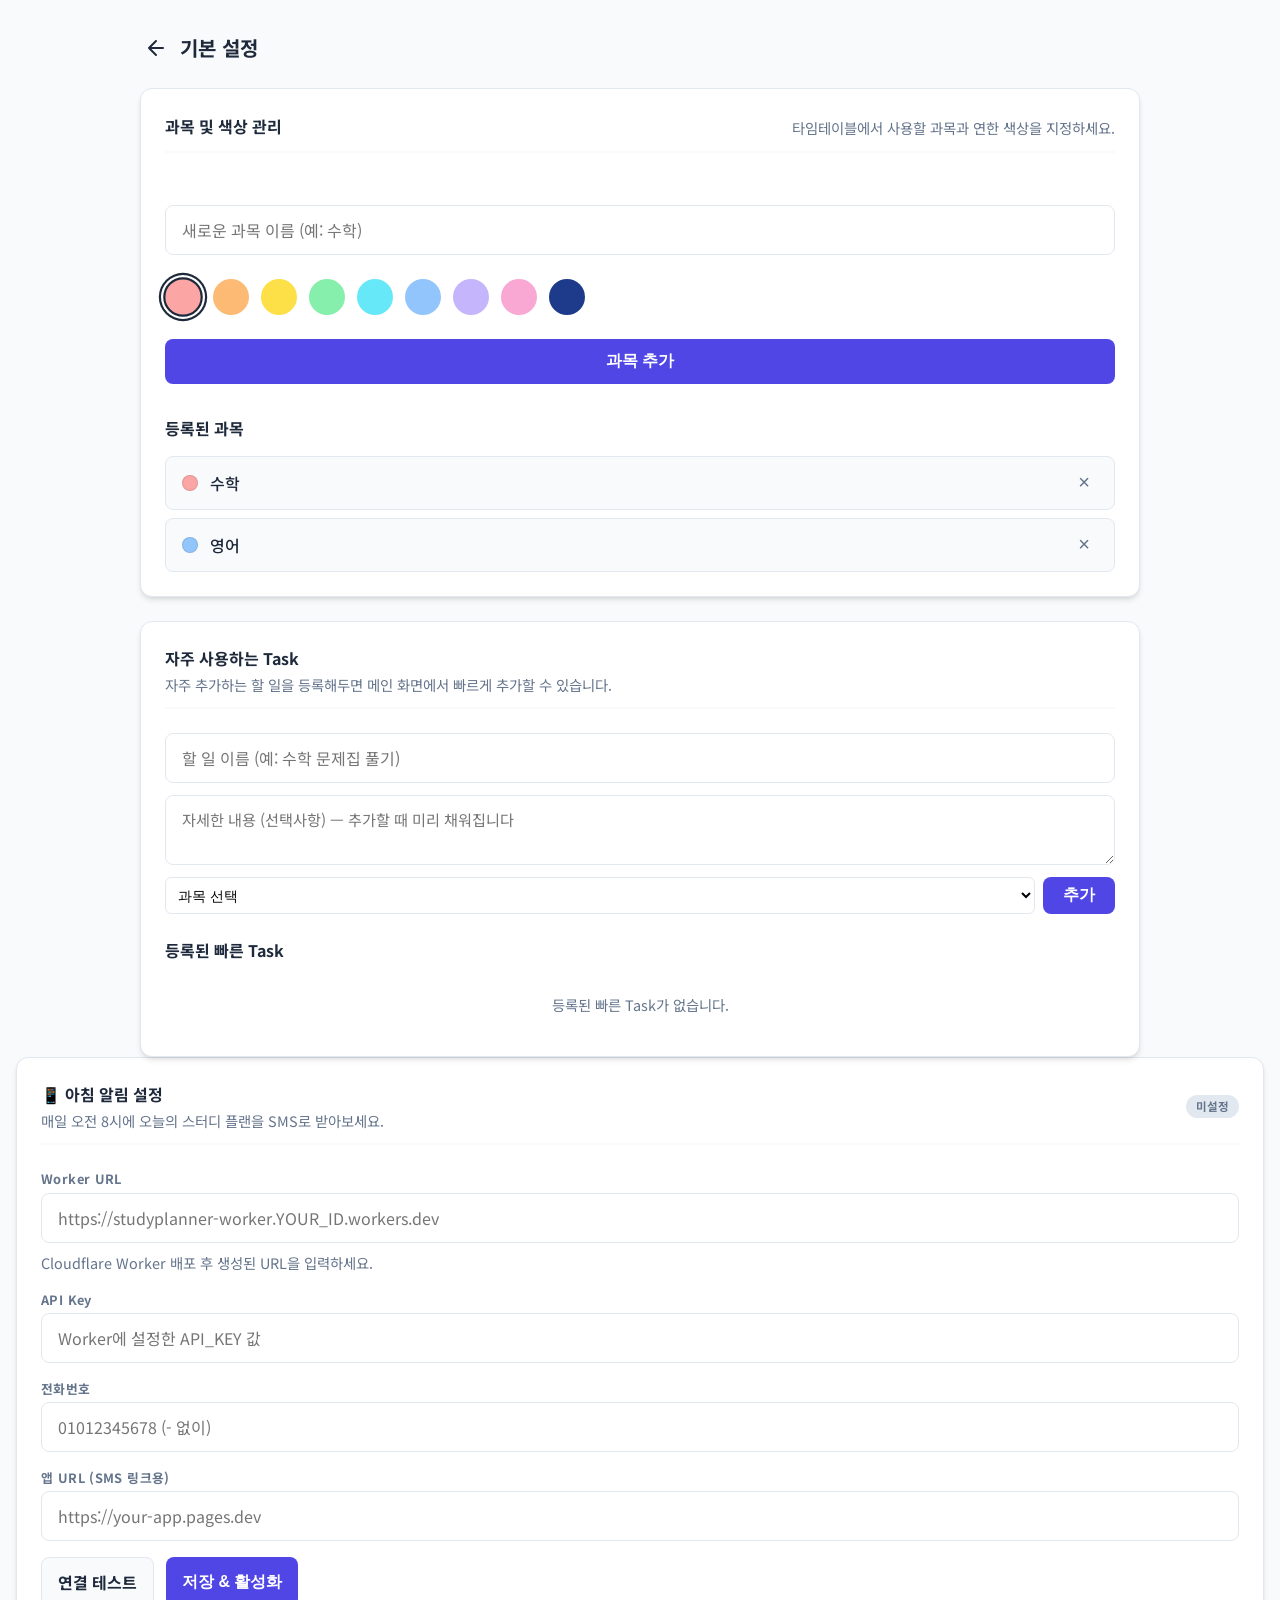
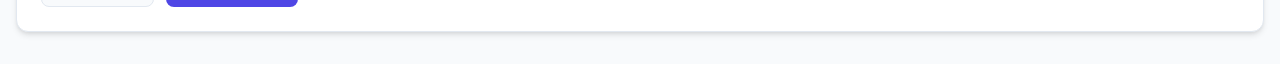
==== commit d9dcf055: "feat: Weekly time settings, readonly display, app URL in SMS - weekly.html/js: add per-day home/stud" ====
--- a/settings.html
+++ b/settings.html
@@ -102,6 +102,10 @@
           <label class="notif-label">전화번호</label>
           <input type="tel" id="notif-phone" class="form-input" placeholder="01012345678 (- 없이)">
         </div>
+        <div class="notif-field">
+          <label class="notif-label">앱 URL (SMS 링크용)</label>
+          <input type="url" id="notif-app-url" class="form-input" placeholder="https://your-app.pages.dev">
+        </div>
         <div class="notif-btn-row">
           <button id="notif-test-btn" class="notif-secondary-btn">연결 테스트</button>
           <button id="notif-save-btn" class="primary-btn">저장 &amp; 활성화</button>
--- a/style.css
+++ b/style.css
@@ -100,22 +100,78 @@
   letter-spacing: 0.03em;
 }
 
-.daily-plan-time-input {
+.daily-plan-time-display {
   padding: 0.55rem 0.75rem;
-  border: 1px solid var(--border-color);
   border-radius: 8px;
   font-size: 1rem;
+  font-weight: 700;
+  color: var(--primary);
+  background: var(--primary-soft);
+  letter-spacing: 0.05em;
+}
+
+/* Weekly Times Card */
+.weekly-times-card {
+  padding: 1.25rem 1.5rem;
+}
+
+.weekly-times-grid {
+  display: grid;
+  grid-template-columns: repeat(7, 1fr);
+  gap: 0.5rem;
+}
+
+.wt-col {
+  display: flex;
+  flex-direction: column;
+  gap: 0.4rem;
+}
+
+.wt-day-label {
+  font-size: 0.75rem;
+  font-weight: 700;
+  color: var(--text-muted);
+  text-align: center;
+  padding-bottom: 0.25rem;
+  border-bottom: 1px solid var(--border-color);
+}
+
+.wt-day-label.sat { color: #3b82f6; }
+.wt-day-label.sun { color: #ef4444; }
+
+.wt-row {
+  display: flex;
+  flex-direction: column;
+  align-items: center;
+  gap: 0.15rem;
+}
+
+.wt-icon {
+  font-size: 0.75rem;
+}
+
+.wt-input {
+  width: 100%;
+  padding: 0.3rem 0.2rem;
+  border: 1px solid var(--border-color);
+  border-radius: 6px;
+  font-size: 0.72rem;
   font-family: inherit;
-  font-weight: 600;
-  color: var(--primary);
+  text-align: center;
   outline: none;
-  background: var(--primary-soft);
-  cursor: pointer;
+  color: var(--text-main);
+  background: white;
   transition: border-color 0.2s;
 }
 
-.daily-plan-time-input:focus {
+.wt-input:focus {
   border-color: var(--primary);
+}
+
+@media (max-width: 640px) {
+  .weekly-times-grid {
+    grid-template-columns: repeat(4, 1fr);
+  }
 }
 
 .daily-plan-note {
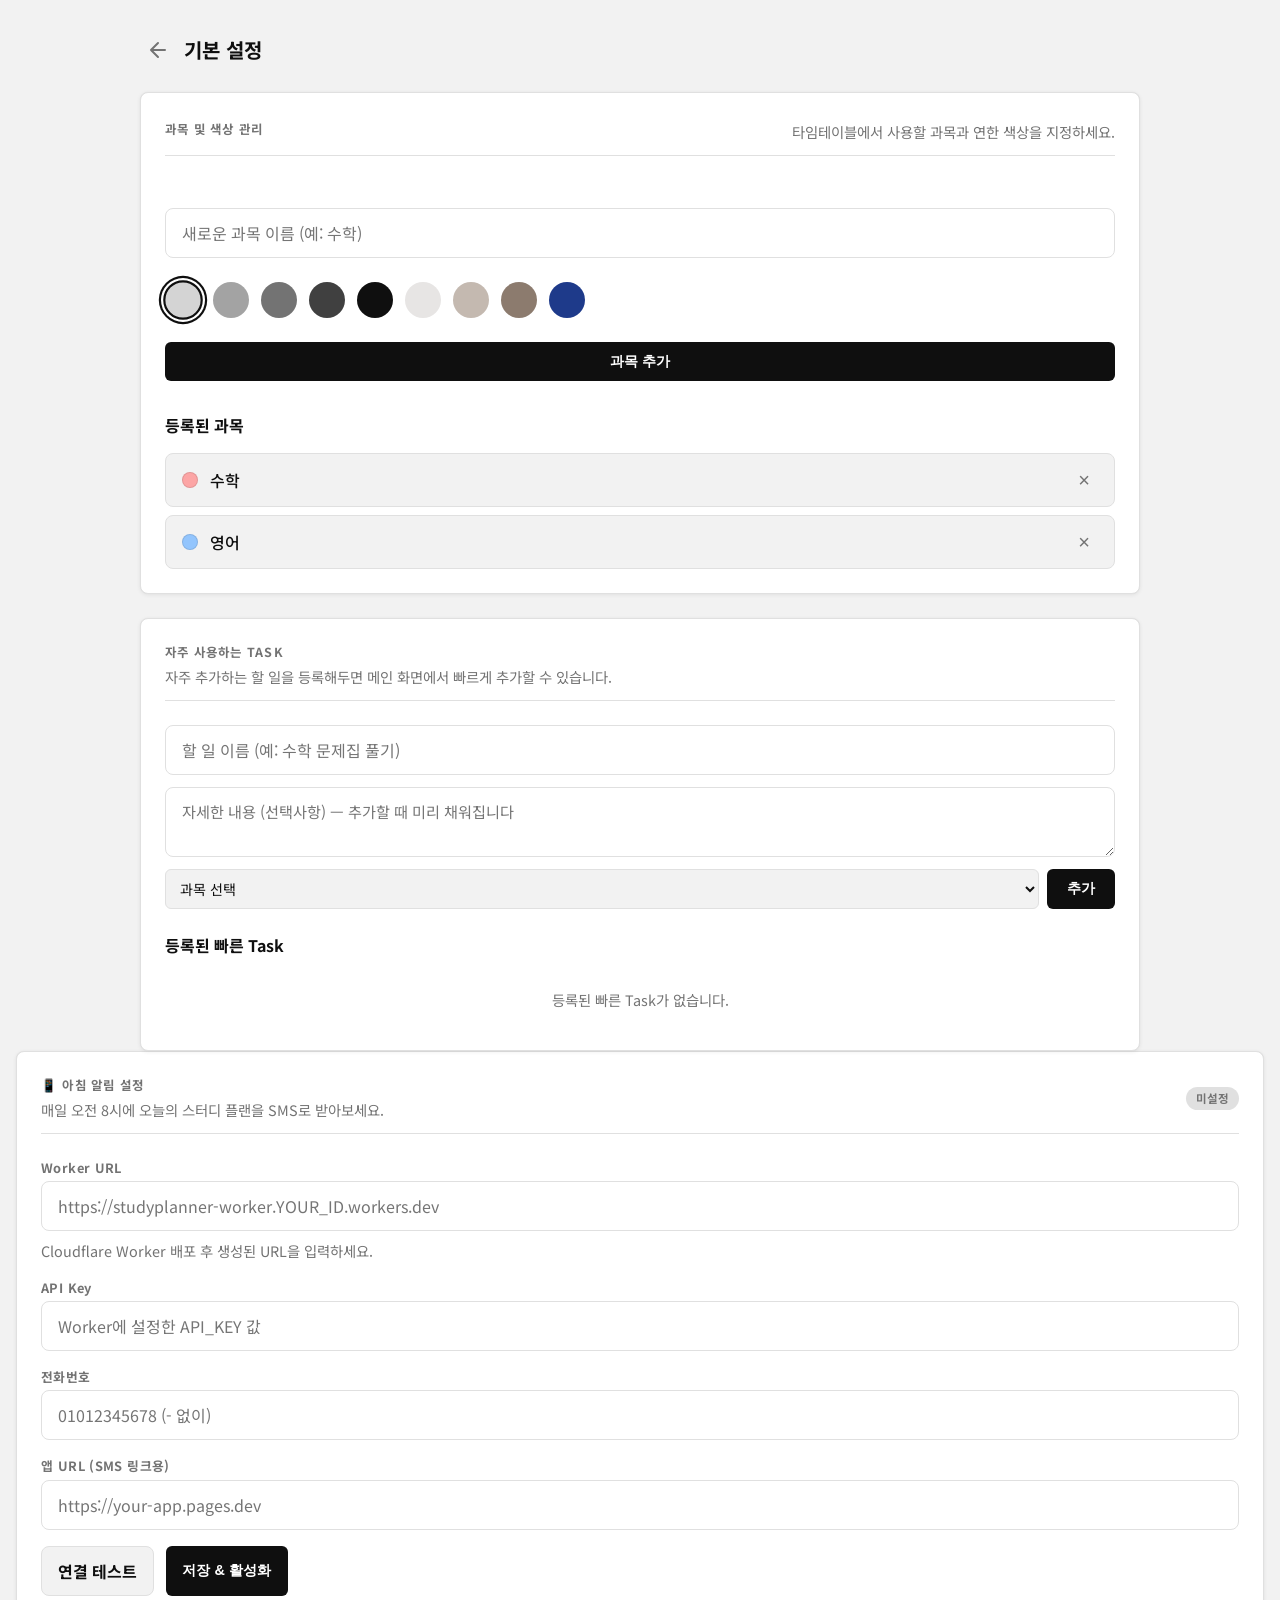
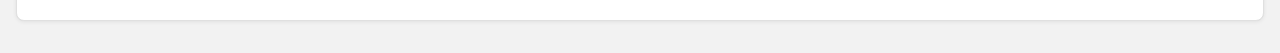
==== commit 63a501b5: "Update subject color palette to B&W/gray tones and fix isNavyColor detection - Replace pastel palett" ====
--- a/settings.html
+++ b/settings.html
@@ -31,15 +31,15 @@
         
         <div class="color-palette" id="color-palette">
           <!-- 연한 색상(파스텔톤) 및 추가 색상 팔레트 생성 -->
-          <button class="palette-btn selected" style="background-color: #fca5a5;" data-color="#fca5a5"></button>
-          <button class="palette-btn" style="background-color: #fdba74;" data-color="#fdba74"></button>
-          <button class="palette-btn" style="background-color: #fde047;" data-color="#fde047"></button>
-          <button class="palette-btn" style="background-color: #86efac;" data-color="#86efac"></button>
-          <button class="palette-btn" style="background-color: #67e8f9;" data-color="#67e8f9"></button>
-          <button class="palette-btn" style="background-color: #93c5fd;" data-color="#93c5fd"></button>
-          <button class="palette-btn" style="background-color: #c4b5fd;" data-color="#c4b5fd"></button>
-          <button class="palette-btn" style="background-color: #f9a8d4;" data-color="#f9a8d4"></button>
-          <button class="palette-btn" style="background-color: #1e3a8a;" data-color="#1e3a8a" title="네이비"></button>
+          <button class="palette-btn selected" style="background-color: #d4d4d4;" data-color="#d4d4d4"></button>
+          <button class="palette-btn" style="background-color: #a3a3a3;" data-color="#a3a3a3"></button>
+          <button class="palette-btn" style="background-color: #737373;" data-color="#737373"></button>
+          <button class="palette-btn" style="background-color: #404040;" data-color="#404040"></button>
+          <button class="palette-btn" style="background-color: #0f0f0f;" data-color="#0f0f0f"></button>
+          <button class="palette-btn" style="background-color: #e7e5e4;" data-color="#e7e5e4"></button>
+          <button class="palette-btn" style="background-color: #c4b9b0;" data-color="#c4b9b0"></button>
+          <button class="palette-btn" style="background-color: #8c7b6e;" data-color="#8c7b6e"></button>
+          <button class="palette-btn" style="background-color: #1e3a8a;" data-color="#1e3a8a" title="네이비 (SMS 제외)"></button>
         </div>
 
         <button id="add-subject-btn" class="primary-btn">과목 추가</button>
--- a/style.css
+++ b/style.css
@@ -1,14 +1,14 @@
 :root {
-  --bg-app: #f8fafc;
+  --bg-app: #f2f2f2;
   --card-bg: #ffffff;
-  --primary: #4f46e5;
-  --primary-soft: #eef2ff;
-  --accent: #ec4899;
-  --text-main: #1e293b;
-  --text-muted: #64748b;
-  --border-color: #e2e8f0;
-  --shadow: 0 4px 6px -1px rgb(0 0 0 / 0.1), 0 2px 4px -2px rgb(0 0 0 / 0.1);
-  --radius: 12px;
+  --primary: #0f0f0f;
+  --primary-soft: #ebebeb;
+  --accent: #0f0f0f;
+  --text-main: #0f0f0f;
+  --text-muted: #737373;
+  --border-color: #e0e0e0;
+  --shadow: 0 1px 4px rgba(0,0,0,0.07), 0 0 1px rgba(0,0,0,0.05);
+  --radius: 8px;
 }
 
 * {
@@ -23,6 +23,15 @@
   color: var(--text-main);
   line-height: 1.5;
   padding: 2rem 1rem;
+  -webkit-font-smoothing: antialiased;
+  -moz-osx-font-smoothing: grayscale;
+}
+
+@media (prefers-reduced-motion: reduce) {
+  *, *::before, *::after {
+    animation-duration: 0.01ms !important;
+    transition-duration: 0.01ms !important;
+  }
 }
 
 .app-wrapper {
@@ -43,11 +52,12 @@
 }
 
 .section-label {
-  font-size: 0.75rem;
+  font-size: 0.68rem;
   font-weight: 700;
   color: var(--text-muted);
   margin-bottom: 0.75rem;
-  letter-spacing: 0.05em;
+  letter-spacing: 0.1em;
+  text-transform: uppercase;
 }
 
 /* Header */
@@ -58,28 +68,30 @@
 }
 
 .badge {
-  background: var(--text-main);
+  background: var(--primary);
   color: white;
-  font-size: 0.7rem;
-  font-weight: 700;
-  padding: 4px 8px;
-  border-radius: 4px;
+  font-size: 0.65rem;
+  font-weight: 700;
+  padding: 3px 7px;
+  border-radius: 3px;
   margin-right: 0.75rem;
+  letter-spacing: 0.06em;
 }
 
 .badge-accent {
-  background: var(--accent);
+  background: var(--primary);
 }
 
 .header-date, .header-dday {
-  font-weight: 700;
-  font-size: 1.25rem;
+  font-weight: 800;
+  font-size: 1.2rem;
+  letter-spacing: -0.02em;
 }
 
 /* Daily Plan Section */
 .daily-plan-grid {
   display: grid;
-  grid-template-columns: 1fr 1fr;
+  grid-template-columns: 1fr 340px;
   gap: 0.75rem;
 }
 
@@ -100,14 +112,21 @@
   letter-spacing: 0.03em;
 }
 
+.daily-plan-times-row {
+  display: flex;
+  gap: 0.4rem;
+  flex-wrap: wrap;
+}
+
 .daily-plan-time-display {
-  padding: 0.55rem 0.75rem;
-  border-radius: 8px;
-  font-size: 1rem;
-  font-weight: 700;
-  color: var(--primary);
+  padding: 0.45rem 0.7rem;
+  border-radius: 5px;
+  font-size: 0.95rem;
+  font-weight: 700;
+  color: var(--text-main);
   background: var(--primary-soft);
-  letter-spacing: 0.05em;
+  letter-spacing: 0.04em;
+  font-variant-numeric: tabular-nums;
 }
 
 /* Weekly Times Card */
@@ -136,8 +155,8 @@
   border-bottom: 1px solid var(--border-color);
 }
 
-.wt-day-label.sat { color: #3b82f6; }
-.wt-day-label.sun { color: #ef4444; }
+.wt-day-label.sat { color: #404040; font-weight: 800; }
+.wt-day-label.sun { color: #1a1a1a; font-weight: 800; }
 
 .wt-row {
   display: flex;
@@ -170,7 +189,12 @@
 
 @media (max-width: 640px) {
   .weekly-times-grid {
-    grid-template-columns: repeat(4, 1fr);
+    grid-template-columns: repeat(4, minmax(80px, 1fr));
+    overflow-x: auto;
+  }
+  .weekly-times-card {
+    overflow-x: auto;
+    -webkit-overflow-scrolling: touch;
   }
 }
 
@@ -215,13 +239,15 @@
   align-items: center;
   margin-bottom: 1.25rem;
   padding-bottom: 0.75rem;
-  border-bottom: 2px solid var(--bg-app);
+  border-bottom: 1px solid var(--border-color);
 }
 
 .section-header h3 {
-  font-size: 1rem;
-  font-weight: 700;
-  color: var(--text-main);
+  font-size: 0.78rem;
+  font-weight: 700;
+  color: var(--text-muted);
+  letter-spacing: 0.1em;
+  text-transform: uppercase;
 }
 
 /* Task List */
@@ -231,7 +257,7 @@
   gap: 0.5rem;
   margin-bottom: 1rem;
   padding-bottom: 1rem;
-  border-bottom: 1px dashed var(--border-color);
+  border-bottom: 1px solid var(--border-color);
 }
 
 .task-form-row {
@@ -241,25 +267,38 @@
 
 .task-input-field {
   width: 100%;
-  padding: 0.5rem;
+  padding: 0.5rem 0.65rem;
   border: 1px solid var(--border-color);
   border-radius: 6px;
-  font-size: 0.9rem;
+  font-size: 0.88rem;
+  font-family: inherit;
   outline: none;
+  background: var(--bg-app);
+  color: var(--text-main);
+  transition: border-color 0.15s;
 }
 
 .task-input-field:focus {
   border-color: var(--primary);
+  background: white;
 }
 
 .task-select {
   flex: 1;
-  padding: 0.5rem;
+  padding: 0.5rem 0.65rem;
   border: 1px solid var(--border-color);
   border-radius: 6px;
-  font-size: 0.9rem;
-  background-color: white;
+  font-size: 0.88rem;
+  font-family: inherit;
+  background-color: var(--bg-app);
+  color: var(--text-main);
   outline: none;
+  transition: border-color 0.15s;
+}
+
+.task-select:focus {
+  border-color: var(--primary);
+  background: white;
 }
 
 .add-btn {
@@ -278,10 +317,15 @@
   display: flex;
   align-items: center;
   gap: 0.75rem;
-  padding: 0.5rem;
+  padding: 0.55rem 0.6rem;
   border-radius: 6px;
   background-color: var(--bg-app);
-  border-left: 4px solid transparent;
+  border-left: 3px solid transparent;
+  transition: background 0.1s;
+}
+
+.task-item:hover {
+  background-color: #ebebeb;
 }
 
 .task-checkbox {
@@ -318,7 +362,7 @@
 }
 
 .task-delete-btn:hover {
-  color: #ef4444;
+  color: var(--text-main);
 }
 
 /* Task status buttons (완료/실패) */
@@ -342,16 +386,16 @@
 
 .task-done-btn:hover,
 .task-done-btn.active {
-  background: #dcfce7;
-  border-color: #22c55e;
-  color: #16a34a;
+  background: #f0f0f0;
+  border-color: #404040;
+  color: #0f0f0f;
 }
 
 .task-fail-btn:hover,
 .task-fail-btn.active {
-  background: #fee2e2;
-  border-color: #ef4444;
-  color: #dc2626;
+  background: #f5f5f5;
+  border-color: #888;
+  color: #444;
 }
 
 /* Task item status styles */
@@ -362,8 +406,8 @@
 
 .task-item.status-failed .task-title-text {
   text-decoration: line-through;
-  color: #ef4444;
-  opacity: 0.7;
+  color: var(--text-muted);
+  opacity: 0.8;
 }
 
 /* Memo section */
@@ -407,6 +451,7 @@
   word-break: break-word;
   line-height: 1.4;
 }
+
 
 /* ─── Quick Task 팝업 ───────────────────────── */
 .qt-popup-overlay {
@@ -598,7 +643,7 @@
 }
 
 .min-block:hover {
-  background-color: var(--primary-soft);
+  background-color: #ebebeb;
 }
 
 .min-block.filled {
@@ -639,6 +684,12 @@
   .main-layout, .app-footer {
     grid-template-columns: 1fr;
   }
+  .daily-plan-grid {
+    grid-template-columns: 1fr;
+  }
+  .daily-plan-row-full {
+    grid-column: 1;
+  }
 }
 
 /* Settings Page Styles */
@@ -658,17 +709,24 @@
   background: transparent;
   border: none;
   cursor: pointer;
-  color: var(--text-main);
+  color: var(--text-muted);
   display: flex;
   align-items: center;
   justify-content: center;
-  padding: 4px;
-  border-radius: 50%;
-  transition: background 0.2s;
+  padding: 6px;
+  border-radius: 6px;
+  transition: background 0.15s, color 0.15s;
+  touch-action: manipulation;
 }
 
 .icon-btn:hover {
-  background: var(--border-color);
+  background: var(--primary-soft);
+  color: var(--text-main);
+}
+
+.icon-btn:focus-visible {
+  outline: 2px solid var(--primary);
+  outline-offset: 1px;
 }
 
 .header-title {
@@ -739,16 +797,26 @@
   background: var(--primary);
   color: white;
   border: none;
-  padding: 0.75rem 1rem;
-  border-radius: 8px;
-  font-weight: 700;
-  font-size: 1rem;
-  cursor: pointer;
-  transition: background 0.2s;
+  padding: 0.65rem 1rem;
+  border-radius: 6px;
+  font-weight: 700;
+  font-size: 0.9rem;
+  cursor: pointer;
+  transition: background 0.15s, transform 0.1s;
+  letter-spacing: 0.01em;
 }
 
 .primary-btn:hover {
-  background: #4338ca;
+  background: #2a2a2a;
+}
+
+.primary-btn:active {
+  transform: scale(0.98);
+}
+
+.primary-btn:focus-visible {
+  outline: 2px solid var(--primary);
+  outline-offset: 2px;
 }
 
 .subject-list-container h4 {
@@ -808,8 +876,8 @@
 }
 
 .delete-btn:hover {
-  background: #fee2e2;
-  color: #ef4444;
+  background: #e5e5e5;
+  color: #0f0f0f;
 }
 
 .empty-list {
@@ -824,6 +892,10 @@
   display: flex;
   flex-direction: column;
 }
+.weekly-timeline-wrapper {
+  overflow-x: auto;
+  -webkit-overflow-scrolling: touch;
+}
 .weekly-timeline-box {
   display: flex;
   flex-direction: column;
@@ -831,6 +903,9 @@
   border-radius: 8px;
   overflow: hidden;
   background: var(--card-bg);
+}
+.weekly-timeline-wrapper .weekly-timeline-box {
+  min-width: 560px;
 }
 .weekly-header-row {
   display: grid;
@@ -886,7 +961,7 @@
   border-bottom: none;
 }
 .weekly-min-block:hover {
-  background-color: var(--primary-soft);
+  background-color: #ebebeb;
 }
 
 /* ================================
@@ -901,12 +976,13 @@
   align-items: center;
   gap: 0.5rem;
   padding: 4px 8px;
-  border-radius: 8px;
-  transition: background 0.2s;
+  border-radius: 6px;
+  transition: background 0.15s;
   color: inherit;
+  touch-action: manipulation;
 }
 .dday-btn:hover {
-  background: var(--border-color);
+  background: var(--primary-soft);
 }
 .dday-btn .badge {
   margin-right: 0;
@@ -926,12 +1002,13 @@
   background: var(--primary);
   color: white;
   border-radius: var(--radius);
-  padding: 0.85rem 1.25rem;
+  padding: 0.8rem 1.25rem;
   display: flex;
   align-items: center;
   gap: 0.6rem;
-  font-size: 0.9rem;
+  font-size: 0.88rem;
   font-weight: 500;
+  letter-spacing: 0.01em;
 }
 .dday-banner strong {
   font-weight: 700;
@@ -957,7 +1034,7 @@
   cursor: pointer;
 }
 .monthly-grid.dday-mode .monthly-cell:not(.empty):hover {
-  background: var(--primary-soft);
+  background: #ebebeb;
 }
 .monthly-grid.dday-mode .cell-note {
   pointer-events: none;
@@ -965,18 +1042,18 @@
 
 /* D-Day 설정된 날짜 셀 */
 .monthly-cell.is-dday {
-  background: #fdf2f8;
+  background: #f5f5f5;
 }
 .monthly-cell.is-dday .day-num {
-  background: var(--accent);
+  background: var(--primary);
   color: white;
   border-radius: 50%;
 }
 .dday-cell-badge {
   font-size: 0.6rem;
   font-weight: 700;
-  color: var(--accent);
-  background: #fce7f3;
+  color: var(--text-main);
+  background: var(--primary-soft);
   padding: 1px 5px;
   border-radius: 3px;
   white-space: nowrap;
@@ -1023,8 +1100,9 @@
 }
 .dday-modal-date {
   font-size: 1.3rem;
-  font-weight: 700;
-  color: var(--primary);
+  font-weight: 800;
+  color: var(--text-main);
+  letter-spacing: -0.02em;
 }
 .dday-modal-input {
   width: 100%;
@@ -1063,14 +1141,15 @@
   border: none;
   color: white;
   padding: 0.5rem 1.25rem;
-  border-radius: 8px;
+  border-radius: 6px;
   font-size: 0.9rem;
   font-weight: 700;
   cursor: pointer;
-  transition: background 0.2s;
+  transition: background 0.15s;
+  font-family: inherit;
 }
 .dday-modal-confirm-btn:hover {
-  background: #4338ca;
+  background: #2a2a2a;
 }
 
 /* ================================
@@ -1102,8 +1181,8 @@
   background: var(--bg-app);
 }
 
-.day-hdr-sat { color: #3b82f6; }
-.day-hdr-sun { color: #ef4444; }
+.day-hdr-sat { color: #404040; }
+.day-hdr-sun { color: #1a1a1a; font-weight: 800; }
 
 .monthly-grid {
   display: grid;
@@ -1127,13 +1206,14 @@
   background: var(--bg-app);
 }
 
-.monthly-cell.cell-sat .day-num { color: #3b82f6; }
-.monthly-cell.cell-sun .day-num { color: #ef4444; }
+.monthly-cell.cell-sat .day-num { color: #404040; }
+.monthly-cell.cell-sun .day-num { color: #1a1a1a; font-weight: 800; }
 
 .monthly-cell.today .day-num {
   background: var(--primary);
   color: white;
   border-radius: 50%;
+  font-weight: 800;
 }
 
 .day-num {
@@ -1163,7 +1243,7 @@
 }
 
 .cell-note:focus {
-  background: var(--primary-soft);
+  background: #ebebeb;
   border-radius: 4px;
 }
 
@@ -1282,7 +1362,7 @@
 }
 
 .quick-task-chip:hover {
-  background: var(--primary-soft);
+  background: #e5e5e5;
   border-color: var(--primary);
 }
 
@@ -1307,8 +1387,8 @@
 }
 
 .notif-status-badge.active {
-  background: #dcfce7;
-  color: #16a34a;
+  background: #e8f5e9;
+  color: #2e7d32;
 }
 
 .notif-form {
@@ -1361,13 +1441,14 @@
 }
 
 .notif-msg.success {
-  background: #dcfce7;
-  color: #15803d;
+  background: #e8f5e9;
+  color: #2e7d32;
 }
 
 .notif-msg.error {
-  background: #fee2e2;
-  color: #dc2626;
+  background: #fafafa;
+  color: #444;
+  border: 1px solid #ccc;
 }
 
 .notif-guide {
@@ -1424,7 +1505,7 @@
 .history-filter-btn:hover {
   background: var(--primary-soft);
   border-color: var(--primary);
-  color: var(--primary);
+  color: var(--text-main);
 }
 
 .history-filter-btn.active {
@@ -1480,8 +1561,10 @@
 .history-stat-num {
   font-size: 1.4rem;
   font-weight: 800;
-  color: var(--primary);
+  color: var(--text-main);
   line-height: 1;
+  letter-spacing: -0.02em;
+  font-variant-numeric: tabular-nums;
 }
 
 .history-stat-total {
@@ -1513,12 +1596,12 @@
 }
 
 .history-goal-text {
-  font-size: 0.95rem;
+  font-size: 0.9rem;
   font-weight: 500;
-  color: var(--primary);
+  color: var(--text-main);
   background: var(--primary-soft);
   padding: 0.5rem 0.75rem;
-  border-radius: 6px;
+  border-radius: 5px;
 }
 
 /* History daily plan rows */
@@ -1538,7 +1621,8 @@
 .history-plan-row strong {
   margin-left: auto;
   font-weight: 700;
-  color: var(--primary);
+  color: var(--text-main);
+  font-variant-numeric: tabular-nums;
 }
 
 .history-plan-icon {
@@ -1572,6 +1656,10 @@
   transition: width 0.4s ease;
 }
 
+.history-reflection-text {
+  border-left-color: var(--border-color);
+}
+
 /* Task Items */
 .history-task-list {
   display: flex;
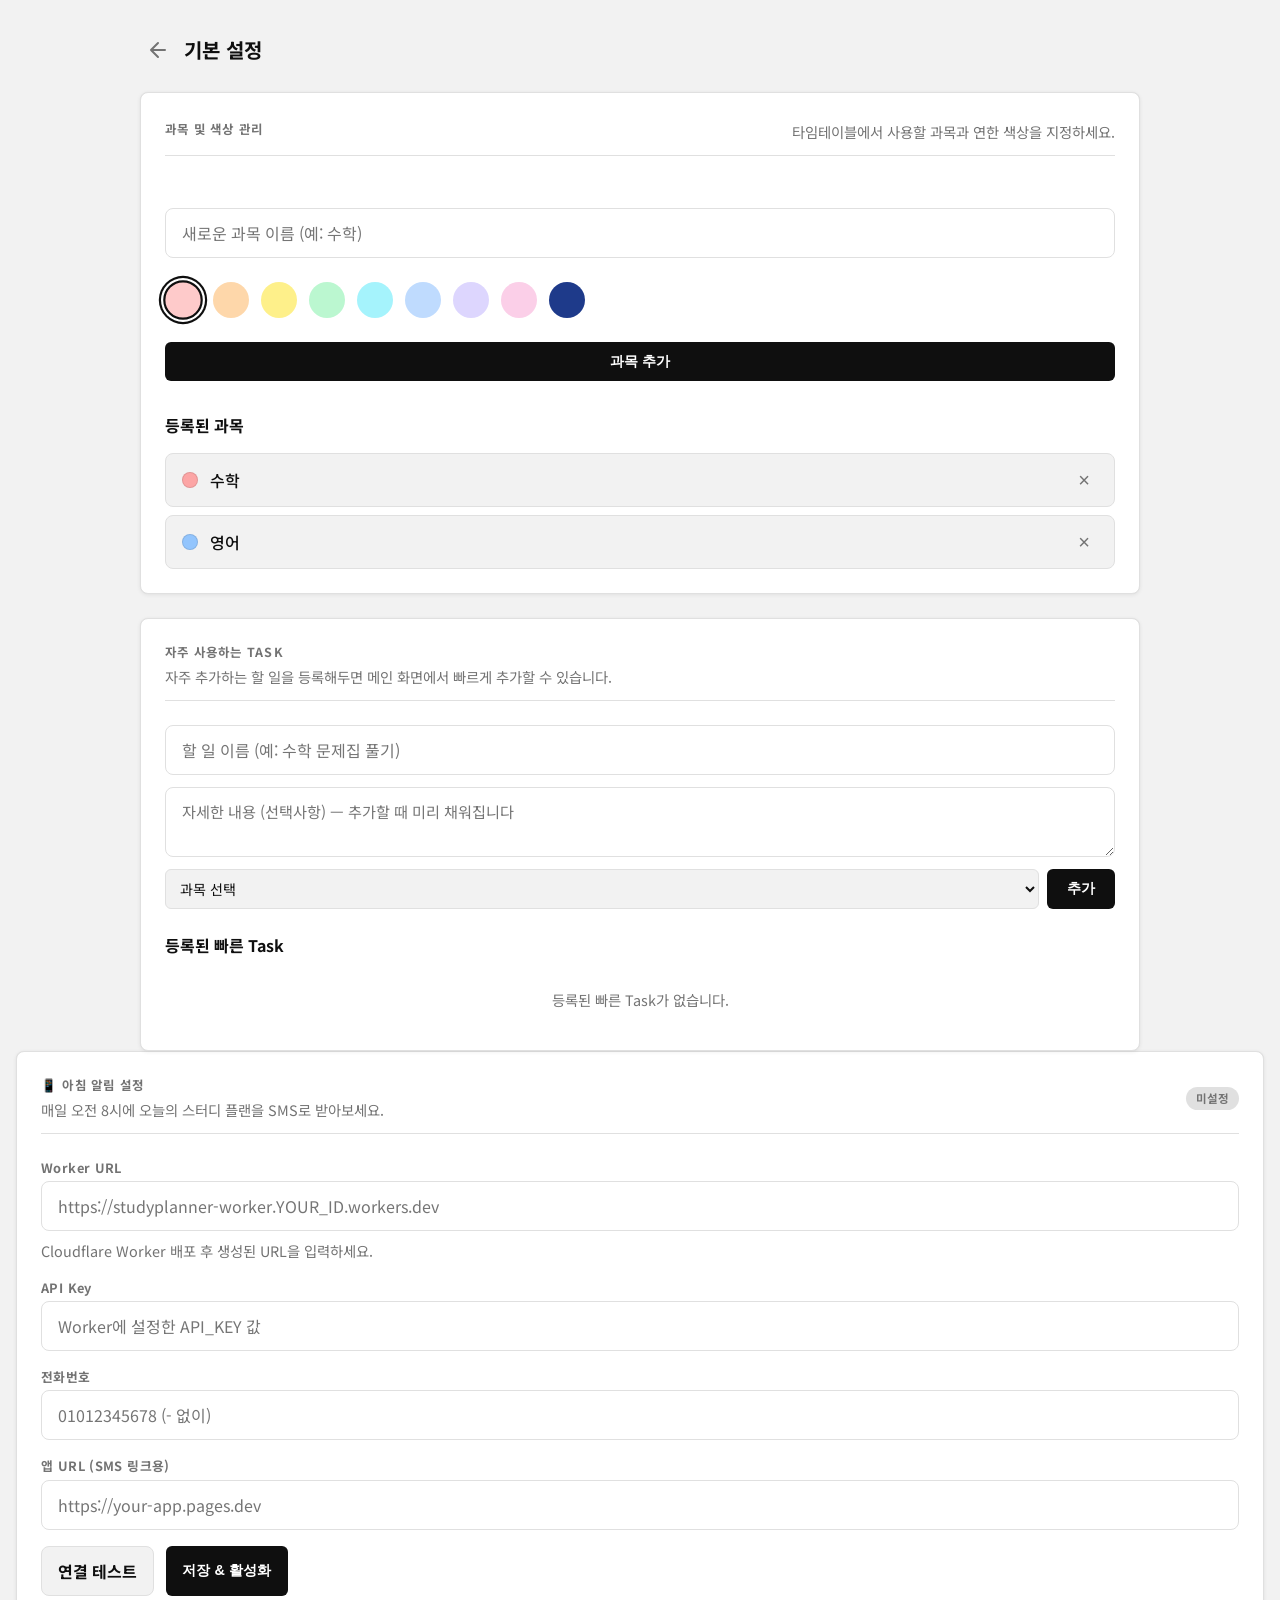
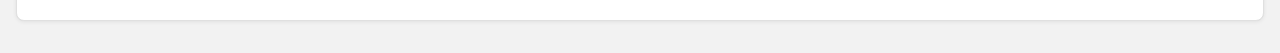
==== commit 6a3d72f3: "Lighten subject color palette (keep hues, use softer pastel tones) Co-Authored-By: Claude Sonnet 4.6" ====
--- a/settings.html
+++ b/settings.html
@@ -31,14 +31,14 @@
         
         <div class="color-palette" id="color-palette">
           <!-- 연한 색상(파스텔톤) 및 추가 색상 팔레트 생성 -->
-          <button class="palette-btn selected" style="background-color: #d4d4d4;" data-color="#d4d4d4"></button>
-          <button class="palette-btn" style="background-color: #a3a3a3;" data-color="#a3a3a3"></button>
-          <button class="palette-btn" style="background-color: #737373;" data-color="#737373"></button>
-          <button class="palette-btn" style="background-color: #404040;" data-color="#404040"></button>
-          <button class="palette-btn" style="background-color: #0f0f0f;" data-color="#0f0f0f"></button>
-          <button class="palette-btn" style="background-color: #e7e5e4;" data-color="#e7e5e4"></button>
-          <button class="palette-btn" style="background-color: #c4b9b0;" data-color="#c4b9b0"></button>
-          <button class="palette-btn" style="background-color: #8c7b6e;" data-color="#8c7b6e"></button>
+          <button class="palette-btn selected" style="background-color: #fecaca;" data-color="#fecaca"></button>
+          <button class="palette-btn" style="background-color: #fed7aa;" data-color="#fed7aa"></button>
+          <button class="palette-btn" style="background-color: #fef08a;" data-color="#fef08a"></button>
+          <button class="palette-btn" style="background-color: #bbf7d0;" data-color="#bbf7d0"></button>
+          <button class="palette-btn" style="background-color: #a5f3fc;" data-color="#a5f3fc"></button>
+          <button class="palette-btn" style="background-color: #bfdbfe;" data-color="#bfdbfe"></button>
+          <button class="palette-btn" style="background-color: #ddd6fe;" data-color="#ddd6fe"></button>
+          <button class="palette-btn" style="background-color: #fbcfe8;" data-color="#fbcfe8"></button>
           <button class="palette-btn" style="background-color: #1e3a8a;" data-color="#1e3a8a" title="네이비 (SMS 제외)"></button>
         </div>
 
